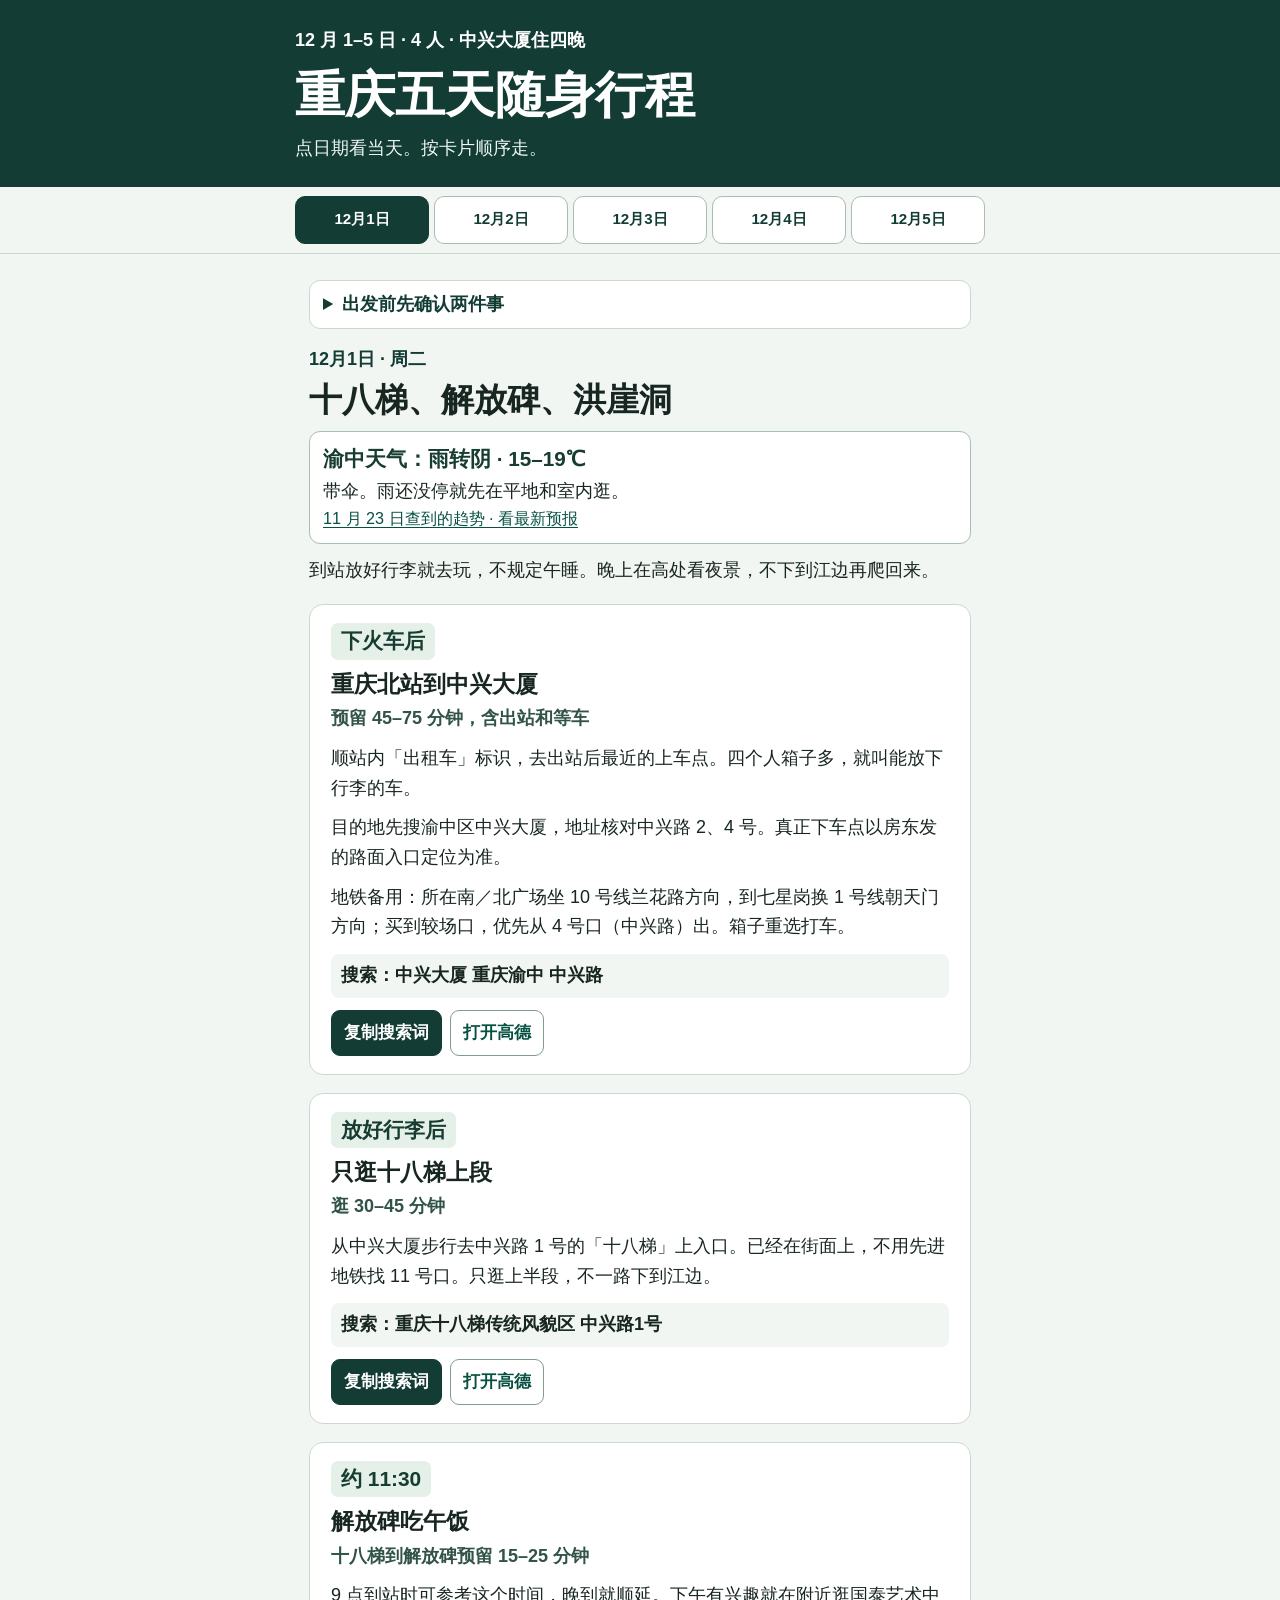
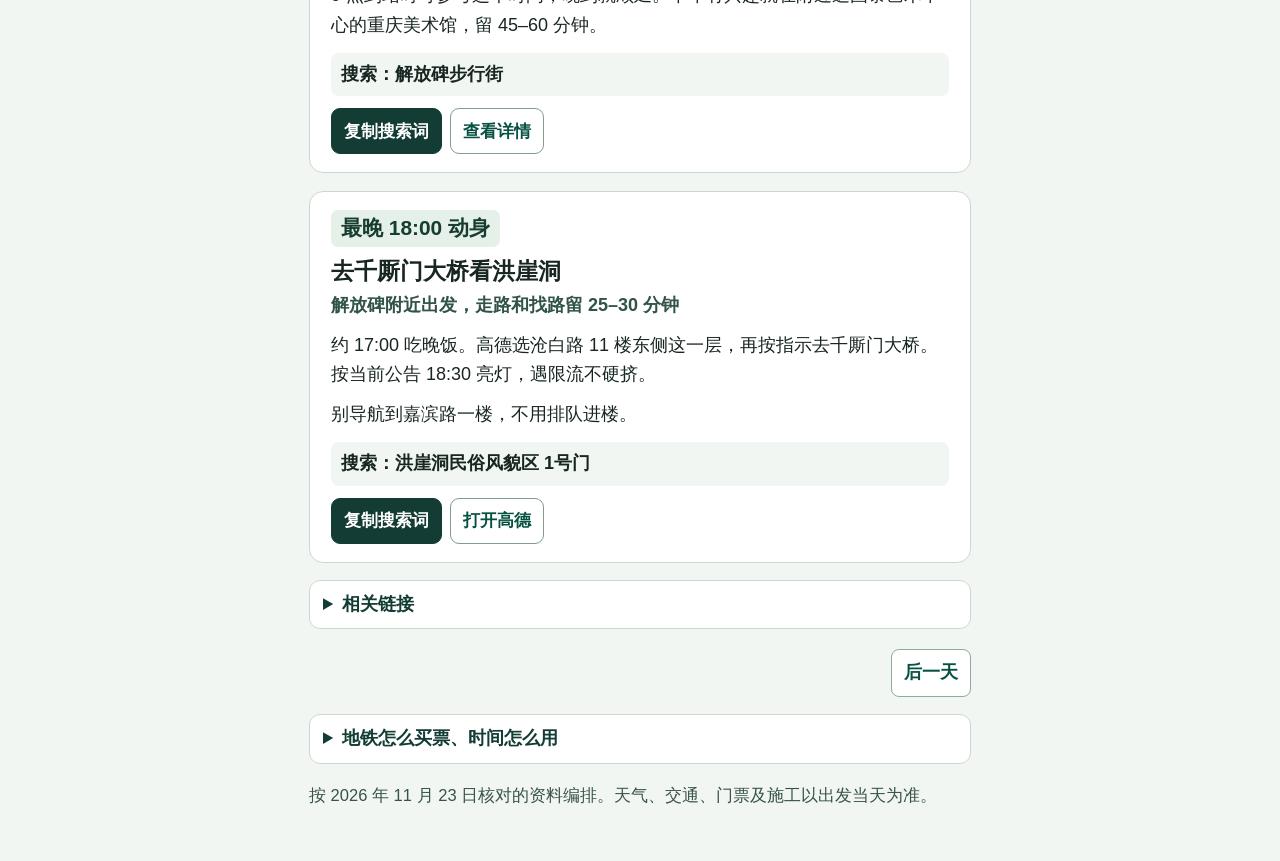
==== chongqing/index.html @ e18a7de4 "Add standalone Chongqing 5-day mobile itinerary page under /chongqing/" ====
<!doctype html>
<html lang="zh-CN"><head><meta charset="utf-8"><meta name="viewport" content="width=device-width,initial-scale=1"><meta name="robots" content="noindex,nofollow"><meta name="theme-color" content="#123c34"><title>重庆五天随身行程</title>
<style>
:root{color-scheme:light;--ink:#182621;--green:#123c34;--muted:#385348;--border:#cbd8d0;--paper:#f2f6f3;--white:#fff;font:18px/1.65 -apple-system,BlinkMacSystemFont,"PingFang SC","Microsoft YaHei","Noto Sans CJK SC",sans-serif}
*{box-sizing:border-box}body{margin:0;background:var(--paper);color:var(--ink)}button,a{font:inherit}a{color:#075142;text-underline-offset:.18em}a:focus-visible,button:focus-visible,summary:focus-visible{outline:3px solid #a7590a;outline-offset:3px}.hero{background:var(--green);color:white;padding:26px 18px 23px}.wrap{max-width:690px;margin:auto}.hero strong{font-size:1rem;font-weight:650}.hero h1{font-size:clamp(1.85rem,7vw,2.75rem);line-height:1.2;margin:9px 0 10px}.hero p{margin:0;color:#effaf4}.navframe{position:sticky;top:0;z-index:3;background:var(--paper);border-bottom:1px solid var(--border);padding:9px 12px}.days{display:grid;grid-template-columns:repeat(5,minmax(0,1fr));gap:5px}.days a{display:flex;justify-content:center;align-items:center;min-height:48px;border:1px solid #aabdb0;border-radius:10px;background:white;color:var(--green);text-decoration:none;font-size:.84rem;font-weight:750;text-align:center}.days a[aria-current=true]{background:var(--green);color:white;border-color:var(--green)}main{padding:20px 14px 34px}.day{scroll-margin-top:68px}.dayhead{margin-bottom:19px}.dayhead h2{font-size:1.6rem;line-height:1.22;margin:5px 0 10px}.date{font-weight:800;color:var(--green)}.lead{margin:0}.steps{display:grid;gap:18px}.step{border:1px solid var(--border);border-radius:14px;background:white;padding:16px 15px;min-width:0}.at{display:inline-block;background:#e4f0e8;color:#173c31;padding:4px 10px;border-radius:7px;font-size:1.16rem;font-weight:800;line-height:1.35}.step h3{font-size:1.26rem;line-height:1.3;margin:10px 0 5px}.duration{color:#315447;font-weight:750;margin:0 0 10px}.step p{margin:0 0 10px;overflow-wrap:anywhere}.step p:last-child{margin-bottom:0}.tools{display:flex;flex-wrap:wrap;gap:8px;margin-top:12px}.copy,.map{display:inline-flex;align-items:center;justify-content:center;min-height:46px;padding:6px 12px;border-radius:9px;font-weight:700;font-size:.93rem;text-align:center}.copy{border:1px solid var(--green);color:white;background:var(--green);cursor:pointer}.map{border:1px solid #809d8f;text-decoration:none}.key{display:block;margin-top:12px;padding:7px 10px;background:#f1f6f2;border-radius:8px;font-weight:700;overflow-wrap:anywhere}.note{padding:13px 14px;margin:18px 0;border:1px solid #c5d2c8;border-left:5px solid var(--green);border-radius:8px;background:#eaf4ed}.note p{margin:0}.extra{margin-top:17px;border:1px solid var(--border);border-radius:11px;background:white;padding:0 13px}.extra summary{cursor:pointer;min-height:46px;display:list-item;padding:9px 0;font-weight:750;color:var(--green)}.extra ul{margin:0 0 12px;padding-left:1.35em}.extra li{margin:6px 0}.subfoot{margin:18px 0;color:var(--muted);font-size:.92rem}.footnav{display:flex;gap:9px;justify-content:space-between;margin-top:20px}.footnav a{padding:8px 12px;border:1px solid #8fab9b;border-radius:8px;min-height:46px;background:white;text-decoration:none;font-weight:750}.hidden,[hidden]{display:none!important}.form{margin-top:14px}.form label{display:block;font-weight:700;margin-top:9px}.form input{font:inherit;padding:6px 10px;width:100%;max-width:270px;min-height:46px;border:1px solid #8fab9b;border-radius:8px;background:#fff;color:var(--ink)}.form output{font-weight:800;display:block;margin-top:10px}.nojs{border:1px solid var(--border);padding:10px}
@media(min-width:680px){main{padding-top:26px}.step{padding:18px 21px}.dayhead h2{font-size:1.85rem}}
@media print{.navframe,.footnav,.copy,.form{display:none!important}.day[hidden]{display:block!important}.day{break-before:page}.day:first-child{break-before:auto}.step{break-inside:avoid}body,.hero{background:#fff;color:#000}.hero p{color:#000}}
.weather{padding:11px 13px;border:1px solid #a9bfb3;border-radius:11px;background:#fff;margin:10px 0 12px;line-height:1.5}.weather strong{display:block;font-size:1.15rem;color:#173c31}.weather div{margin:4px 0 0}.weather a{font-size:.9rem}.step .key{white-space:pre-wrap}</style></head><body>
<header class="hero"><div class="wrap"><strong>12 月 1–5 日 · 4 人 · 中兴大厦住四晚</strong><h1>重庆五天随身行程</h1><p>点日期看当天。按卡片顺序走。</p></div></header>
<div class="navframe"><nav class="wrap days" id="tabs" aria-label="按日期查看"></nav></div>
<main class="wrap"><details class="extra" style="margin:0 0 16px"><summary>出发前先确认两件事</summary><p>现在就确认 12 月 5 日返程的站名和时间，再用最后一天的计算器倒推。别等到退房才买票。</p><p>民宿是渝中区中兴大厦。请房东发汽车能到的入口定位、确认地铁 4 号口是否好走，以及到得早能不能寄存行李。</p></details><noscript><p class="nojs">请用手机浏览器打开此网页以查看各天路线。</p></noscript><div id="plans"></div><details class="extra"><summary>地铁怎么买票、时间怎么用</summary><p>售票机选卡片写的下车站，一人一张。站内换乘不出闸、不重买。所有时间都留了找路、等车等余量，不是导航实测。现场施工或限流时按工作人员指引。</p><p>住宿：中兴大厦（渝中区中兴路 2、4 号），四晚不换。地铁优先用较场口 4 号口（中兴路），按房东确认的街面入口走。</p><p><a href="https://www.amap.com/ssr/subway/chongqing-5000">打开高德重庆地铁图</a> · <a href="https://jtj.cq.gov.cn/zwgk_240/zfxxgkml/zczxwdk_370463/ggjt/202209/t20220928_11151293.html">重庆地铁购票说明</a></p></details><p class="subfoot">按 2026 年 11 月 23 日核对的资料编排。天气、交通、门票及施工以出发当天为准。</p></main>
<script>
window.day3 = {
  date: '12月3日',
  week: '周四',
  title: '大足石刻｜只看宝顶山',
  lead: '今天按第二天确认的时间和地点上车，只去宝顶山。没有约好车，就改走下面的市区路线。',
  steps: [
    {at: '约 08:45，以司机确认的时间为准', title: '到约定的上车点', duration: '约 1 小时 45 分至 2 小时 15 分', text: ['从中兴大厦走到昨天和司机约好的路面上车点。提前 10–15 分钟下楼，确认司机姓名、电话和车牌。四个人到齐再上车。', '导航选「大足石刻游客中心」，不要选老山门、北山或只有「大足石刻」字样的地点。'], search: '大足石刻游客中心'},
    {at: '10:30–11:00', title: '游客中心检票，坐景交上山', duration: '检票、景交与游览合计约 2.5–3 小时', text: ['带身份证原件。自购票可选宝顶山 B 套票，12 月全价 115 元，含往返景交。60–64 岁门票半价，65 岁起免门票，景交不随门票减免。', '坐上山旅游巴士，在瑞相桥下车，到讲解大厅找讲解员。']},
    {at: '11:00 左右', title: '跟讲解看大佛湾', duration: '约 1.5–2 小时，含在上面的游览时段', text: ['重点看千手观音、卧佛、六道轮回。馆内展览有兴趣再看，不必每处都走到。', '从波涌梵宫出口出来，按指示去「宝顶老街停车场」坐下山景交。不上原来的下车点找车。'], search: '宝顶老街停车场'},
    {at: '约 13:30–14:00', title: '回游客中心会合，午饭', duration: '约 1 小时', text: ['下山景交回到早上检票的游客中心，再找包车司机。提前约好一个具体会合点，拍照发到群里。', '午餐可请司机带去附近餐馆，不为吃饭另外绕路。']},
    {at: '15:00 左右', title: '原车送回约定地点', duration: '约 2 小时，以当天路况为准', text: ['计划 17:00 前后回到市区，当晚不订有固定时间的项目。']},
    {at:'晚上可选 · 到市区后',title:'回较场口吃火锅，不再赶景点',duration:'找店和用餐共留 60–90 分钟',text:['请司机把四个人送回约定地点，想先放东西就上楼放好。晚饭在较场口附近找一家能坐下的火锅店，不为网红店另跑一趟。','吃完还有精神，再步行到十八梯上入口看看夜色，10–20 分钟就回来。不往江边下台阶，也不用坐地铁。'],search:'重庆十八梯传统风貌区 中兴路1号',link:'https://ditu.amap.com/place/B0G1XDI8P4'},
    {at:'前一晚没约好车',title:'直接走市区备选',duration:'到会馆留 25–40 分钟；参观留 60–90 分钟',text:['约 10:00 从中兴大厦步行到较场口站 4 号口，买到小什字。1 号线朝天门方向 1 站，8 号口出，坐港渝广场电梯到一楼，沿东水驿去湖广会馆。','中午去来福士吃饭，天气好再去朝天门广场。大雨不加江边。'],search:'重庆湖广会馆',link:'https://dfz.cq.gov.cn/zqlswh/fjms_417821/202311/t20231102_12510896.html'},

  ],
  note: '游客中心 16:00 停售、16:10 停检。当天别临时到景区找往返包车，没约好就用市区备选。',
  links: [
    {label: '大足石刻官方票价与开放时间', url: 'https://www.dzskyjy.cn/web/column/col5008928.html'},
    {label: '官方入园与返程乘车公告', url: 'https://www.dzskyjy.cn/web/article/1461299486021787648/web/content_1461299486021787648.html'}
  ]
};

const weather=[
{place:'渝中',condition:'雨转阴',temp:'15–19℃',tip:'带伞。雨还没停就先在平地和室内逛。'},
{place:'渝中',condition:'多云转阴',temp:'14–19℃',tip:'若临时下雨，先逛博物馆。'},
{place:'大足',condition:'阴',temp:'12–16℃',tip:'比市区凉，带件外套。'},
{place:'渝中',condition:'阴',temp:'15–19℃',tip:'山城巷看台阶湿不湿，索道看江面能见度。'},
{place:'渝中',condition:'阴',temp:'15–18℃',tip:'返程优先，不为逛景点压缩进站时间。'}
];
const cqSource='https://www.weather.com.cn/weather15d/101041200.shtml';
const dazuSource='https://www.weather.com.cn/weather15d/101042600.shtml';
const days=[
{date:'12月1日',week:'周二',title:'十八梯、解放碑、洪崖洞',lead:'到站放好行李就去玩，不规定午睡。晚上在高处看夜景，不下到江边再爬回来。',steps:[
{at:'下火车后',title:'重庆北站到中兴大厦',duration:'预留 45–75 分钟，含出站和等车',text:['顺站内「出租车」标识，去出站后最近的上车点。四个人箱子多，就叫能放下行李的车。','目的地先搜渝中区中兴大厦，地址核对中兴路 2、4 号。真正下车点以房东发的路面入口定位为准。','地铁备用：所在南／北广场坐 10 号线兰花路方向，到七星岗换 1 号线朝天门方向；买到较场口，优先从 4 号口（中兴路）出。箱子重选打车。'],search:'中兴大厦 重庆渝中 中兴路',link:'https://www.amap.com/search?query=重庆渝中中兴大厦'},
{at:'放好行李后',title:'只逛十八梯上段',duration:'逛 30–45 分钟',text:['从中兴大厦步行去中兴路 1 号的「十八梯」上入口。已经在街面上，不用先进地铁找 11 号口。只逛上半段，不一路下到江边。'],search:'重庆十八梯传统风貌区 中兴路1号',link:'https://ditu.amap.com/place/B0G1XDI8P4'},
{at:'约 11:30',title:'解放碑吃午饭',duration:'十八梯到解放碑预留 15–25 分钟',text:['9 点到站时可参考这个时间，晚到就顺延。下午有兴趣就在附近逛国泰艺术中心的重庆美术馆，留 45–60 分钟。'],search:'解放碑步行街',link:'https://www.cqartmuseum.cn/'},
{at:'最晚 18:00 动身',title:'去千厮门大桥看洪崖洞',duration:'解放碑附近出发，走路和找路留 25–30 分钟',text:['约 17:00 吃晚饭。高德选沧白路 11 楼东侧这一层，再按指示去千厮门大桥。按当前公告 18:30 亮灯，遇限流不硬挤。','别导航到嘉滨路一楼，不用排队进楼。'],search:'洪崖洞民俗风貌区 1号门',link:'https://ditu.amap.com/place/B0HDX68E4Z'}],links:[{label:'重庆北站换乘说明',url:'https://www.cq.gov.cn/ywdt/jrcq/202309/t20230907_12315836.html'},{label:'洪崖洞亮灯公告',url:'https://cqrb.cn/shishi/2026-10-18/2798711_pc.html'}]},
{date:'12月2日',week:'周三',title:'李子坝、三峡博物馆',lead:'今天沿 2 号线玩。第三天的大足车，也要在今天敲定。',steps:[
{at:'今天优先办，别等到晚上',title:'订明天去大足的车',duration:'四人独立包车，只去宝顶山',text:['先看携程的可定制私家包车，选 12 月 3 日、4 人。先问整车总价、门票、往返景交、人工讲解和退改，不拿页面起价当报价。','把房东确认的中兴大厦路面入口定位发给司机，确认能否在那里上下车、几点接、怎么联系。优先白天订妥；今天还约不到合适接送，明天就走市区备选。未核实 12 月 3 日库存，也没有下单。'],message:'12月3日周四，四人，从重庆渝中区中兴大厦附近接送，具体上车点请按约好的地图定位。只去大足宝顶山，不去北山、古镇、购物点。请报整车总价，写明接送点、出发时间、车型、高速停车费、门票、往返景交、中文讲解分别含不含，以及退改规则。',buttons:[{label:'看携程包车',url:'https://huodong.ctrip.com/ottd-activity/dest/t97710085.html'},{label:'看 Klook 备选',url:'https://www.klook.com/zh-CN/activity/146017-chongqing-dazu-rock-carving-day-trip/'}]},
{at:'约 9:00 出门',title:'坐轻轨到李子坝',duration:'车上约 12 分钟，全程预留 30–45 分钟',text:['从中兴大厦下楼，直接步行到「较场口地铁站 4 号口（中兴路）」，不用先打车。用高德步行导航，先留 5–10 分钟找入口；如果房东指了更好走的入口，就按房东的。','进站后：售票机选「李子坝」，一人一张；过安检、刷票进闸，跟「2 号线／鱼洞方向」去站台。坐 6 站，听到李子坝下车。','认「1 号口／李子坝正街」。若遇施工，跟观景台指引走。过街走嘉陵新路路口斑马线，不从旧位置横穿。'],search:'较场口地铁站 4号口',buttons:[{label:'高德找较场口 4 号口',url:'https://www.amap.com/search?query=重庆较场口地铁站4号口'}],link:'https://ditu.amap.com/place/B0FFLH5QFT'},
{at:'约 10:30 动身',title:'李子坝到曾家岩',duration:'看穿楼 30–45 分钟；转场预留 25–35 分钟',text:['从江边观景台按原过街路线步行回「李子坝轻轨站」，不用另叫车。进站买到「曾家岩」。2 号线，较场口方向，2 站，车上约 5 分钟。','常用 3 号口；出站以「人民路／三峡博物馆／人民广场」方向的现场标牌为准。'],search:'曾家岩地铁站 三峡博物馆方向'},
{at:'最晚 15:00 从李子坝走',title:'三峡博物馆和人民大礼堂',duration:'博物馆 75–100 分钟，广场和外观 20–30 分钟',text:['两处在同一个人民广场两侧。午饭就近吃，选一两个展厅。普通参观免预约，带身份证；16:00 停止入馆。','回民宿：从人民广场步行回曾家岩站，买到「较场口」，2 号线较场口方向，4 站。出站找 4 号口（中兴路），再步行回中兴大厦。广场到民宿预留约 25–35 分钟。如果想去观音桥吃晚饭，先看下一张卡，不用先回民宿。'],search:'重庆中国三峡博物馆',link:'https://www.3gmuseum.cn/web/article/1430010416905293824/web/content_1430010416905293824.html'},
{at:'晚上可选 · 约 17:00 动身',title:'观音桥吃晚饭、逛步行街',duration:'去程预留 25–45 分钟；逛吃 60–90 分钟',text:['看完大礼堂，不用先回民宿。四个人从人民广场附近一起打车，到观音桥好吃街附近下车。搜「观音桥好吃街」，认准江北区、星天广场。','想少站一会儿就先找能坐下的店吃饭，再逛步行街。约 20:00 从商圈打车回中兴大厦，回程先留 25–45 分钟；人多或大家累就不跨江，在较场口吃。'],search:'观音桥好吃街 江北 星天广场',link:'https://www.amap.com/search?query=重庆观音桥好吃街'}],note:'雨大就先看博物馆，李子坝等雨小了再去。',links:[{label:'李子坝过街调整',url:'https://www.cqdsrb.com.cn/news/8/2026-10-10/64275.html'},{label:'馆方免预约公告',url:'https://www.3gmuseum.cn/web/article/1430010139317059584/web/content_1430010139317059584.html'}]},
window.day3,
{date:'12月4日',week:'周五',title:'山城巷，从高处走到低处',lead:'上午走值得看的石阶，下午单程过江。索道没票也不用换掉整个下午。',steps:[
{at:'早上 7:45 起，可先看票',title:'想坐索道，就先选下午时段',duration:'北站出发、单程、4 人，不买折返票',text:['票只卖当天，不用前一晚等。看能见度和时段，没合适的直接坐地铁过江；不必到北站才发现没票。'],link:'https://www.cqsuodao.com/zaixiandingpiao.html'},
{at:'约 9:30 出门',title:'打车到领事巷高处入口',duration:'车和等车留 15–30 分钟；步行 60–90 分钟',text:['和司机说「山城巷，领事巷高处入口，不是中兴路 234 号」。沿老巷、崖边步道往下走。','从「山城巷 1 号出入口，中兴路 234 号」出来，不原路爬回去。出巷后就近吃午饭。'],search:'山城巷 领事巷上入口',link:'https://ditu.amap.com/place/B0KATUPO2L'},
{at:'想坐 14:00 索道，13:00 前动身',title:'去新华路北站坐单程索道',duration:'打车与等车 20–35 分钟；索道环节留 45–75 分钟',text:['已经选好票的，按票面要求提前到。没买到合适时段直接看下一张「改坐地铁过江」，不去北站碰运气。','如果从中兴大厦出发：步行进较场口站 4 号口，买到小什字，1 号线朝天门方向 1 站，5B 口出。北站在新华路 151 号，不搜泛称「长江索道」。'],search:'重庆长江索道北站售票处 新华路151号',link:'https://ditu.amap.com/place/B0FFLB84O8'},
{at:'索道没合适的票',title:'改坐地铁过江',duration:'等车和换乘共留 25–40 分钟',text:['从山城巷下口出来：能走就用高德步行到较场口站 4 号口，售票机买到「上新街」。1 号线朝天门方向坐 1 站到小什字，站内换 6 号线茶园方向，坐 1 站到上新街。','嫌上坡多就打车到「小什字地铁站」，进站直接买到「上新街」，只坐 6 号线茶园方向，不用再去较场口。','去下浩里走 1 号口；去龙门浩走 2 号口。两个老街挑一个，逛 60–90 分钟。'],search:'上新街地铁站'},
{at:'晚上可选 · 约 17:30 留在南岸',title:'南滨路吃饭，看对岸灯亮',duration:'晚饭加江边散步预留 60–90 分钟',text:['白天已经过江，就在下浩里或龙门浩一带吃晚饭，不用先回渝中再来。想看夜景，往南滨路街面走，只沿江走一小段，不再爬老街台阶。','可导航「南滨路 下浩里」，认准临江这一层。雾大、下雨、风大或电梯没开，就不硬下江边。结束后从能停车的路边叫车回中兴大厦，路程和等车先留 25–45 分钟。'],search:'南滨路 下浩里',link:'https://www.cq.gov.cn/ywdt/jrcq/202605/t20260501_15650549.html'},
{at:'逛完后',title:'回较场口',duration:'地铁回程预留 30–45 分钟',text:['在上新街买到较场口。6 号线往小什字方向，下一站小什字；站内换 1 号线璧山方向，1 站到较场口。找 4 号口，再步行回中兴大厦。','如果已经走到南滨路江边，直接在江边打车，不用再爬回车站。']}],note:'有坡不等于不去。雨大或石阶湿滑，山城巷改到能走的时段；能见度差就别专程等索道。',links:[{label:'山城巷区政府出入口说明',url:'https://www.cqyz.gov.cn/zwgk_229/jytabl/zxwytabl/202109/t20210910_9690215.html'},{label:'索道当天购票',url:'https://www.cqsuodao.com/zaixiandingpiao.html'},{label:'上新街出口指引',url:'https://www.cqnews.net/1/detail/1348965343970127872/web/content_1348965343970127872.html'}]},
{date:'12月5日',week:'周六',title:'最后一天，先看返程票',lead:'没定返程，不把车站和出发时间写死。早走就吃完饭取箱子，直接去车站。',steps:[
{at:'15:00 或更晚返程才考虑',title:'有余量再去朝天门',duration:'单程 20–30 分钟；广场逛 30–45 分钟',text:['约 9:30 从中兴大厦步行到较场口站 4 号口，买到朝天门。1 号线朝天门方向 2 站，2 号口到来福士，再按「朝天门广场」标牌走。','最晚 10:45 开始回民宿取行李；大足备选那天如果已经来过，就不重复。'],search:'重庆朝天门广场',link:'https://ditu.amap.com/place/B00170L11G'},
{at:'先看车票上的站名',title:'坐地铁去车站或机场',duration:'从中兴大厦步行进较场口 4 号口，再按票选下面对应的一条',text:['售票机一次买到目标地铁站，中途换乘不出闸。下列时间已算步行、等车和换乘，不含高铁候车或机场值机。'],routeMenu:true},
{at:'用车票时间倒推',title:'算最晚几点离开民宿',duration:'高铁到站预留 60 分钟，路上另留 20 分钟',text:['先看票写的是重庆北、重庆西、重庆东还是机场。坐地铁就填从中兴大厦出门到铁路站的全程时间；打车就填当天导航时间。','例如 15:30 重庆北发车，导航 35 分钟，最晚 13:35 从民宿出发。取行李和退房放在这之前。国内航班至少提前 2 小时到航站楼，航司要求更早就按航司。'],calc:true}],links:[{label:'朝天门站 2 号口说明',url:'https://www.cq.gov.cn/zwgk/zfxxgkzl/fdzdgknr/zdxm/dtxx/202101/t20210104_8808495.html'}]}
];
const html=s=>String(s??'').replace(/[&<>"']/g,m=>({'&':'&amp;','<':'&lt;','>':'&gt;','"':'&quot;',"'":'&#39;'}[m]));
const url=s=>typeof s==='string'&&/^https:\/\//.test(s)?html(s):'';
const calc='<div class="form"><label for="rail">高铁发车时间（例如 15:30）</label><input type="time" id="rail"><label for="drive">路上共需多久（分钟）</label><input inputmode="numeric" type="number" min="1" max="600" id="drive" placeholder="例如 35"><output id="result" aria-live="polite"></output></div>';
const tabs=document.getElementById('tabs'), plans=document.getElementById('plans');
const returnRoutes=[
{title:'票上写「重庆北」 · 45–60 分钟',lines:['售票机买「重庆北站南广场」。1 号线往璧山到七星岗（1 站），站内换 10 号线往王家庄。','到「重庆北站南广场」下车，跟「铁路进站／候车厅」指示去南站房，不用出到路面找北广场。'],url:'https://www.cq.gov.cn/zwgk/zfxxgkzl/fdzdgknr/zdxm/dtxx/202101/t20210119_8808518.html'},
{title:'票上写「重庆西」 · 45–60 分钟',lines:['售票机买「重庆西站」。1 号线往璧山坐 7 站到石桥铺，站内换 5 号线往跳磴，坐 4 站到重庆西站。','下车跟「铁路进站／候车大厅」，不要跟铁路到达后的免安检通道。到了地面广场，可走铁路进站口 1。'],url:'https://www.cqspb.gov.cn/pcjghygdw/xzgwh_64697/xzcx/202406/t20240619_13305066.html'},
{title:'票上写「重庆东」 · 45–65 分钟',lines:['售票机买「重庆东站」。1 号线往朝天门坐 1 站到小什字。站内换 6 号线往茶园，坐 2 站到刘家坪。','在刘家坪同站台换往「重庆东站」的 6 号线东站段，坐 3 站。跟「铁路进站／候车大厅」上行，不出到地面。早班车先核实首班地铁，不够时间就打车。'],url:'https://jtysw.cq.gov.cn/sy_240/jdtp/202506/t20250627_14753977.html'},
{title:'机票写「江北机场」 · 65–85 分钟',lines:['先看机票写 T2 还是 T3。售票机买对应的「江北机场 T2 航站楼」或「江北机场 T3 航站楼」。1 号线往璧山到七星岗（1 站），站内换 10 号线往王家庄。','先经过 T3，后到 T2。到站按对应航站楼「出发」指示走。国内航班至少提前 2 小时到航站楼；国际航班或航司要求更早，按航司。'],url:'https://www.cqa.cn/jtzn/25/'}
];
const routeMenu='<div>'+returnRoutes.map(x=>'<details class="extra"><summary>'+html(x.title)+'</summary>'+x.lines.map(y=>'<p>'+html(y)+'</p>').join('')+'<p><a href="'+url(x.url)+'" target="_blank" rel="noopener noreferrer">车站官方指引</a></p></details>').join('')+'</div>';
const weatherCard=(i)=>{const w=weather[i];return '<aside class="weather" aria-label="当天预报"><strong>'+html(w.place+'天气：'+w.condition+' · '+w.temp)+'</strong><div>'+html(w.tip)+'</div><a href="'+url(i===2?dazuSource:cqSource)+'" target="_blank" rel="noopener noreferrer">11 月 23 日查到的趋势 · 看最新预报</a></aside>';};
const extraButtons=s=>(s.message||s.buttons?.length)?'<div class="tools">'+(s.message?'<button type="button" class="copy" data-copy="'+html(s.message)+'">复制询价文字</button>':'')+(s.buttons??[]).filter(x=>url(x.url)).map(x=>'<a class="map" href="'+url(x.url)+'" target="_blank" rel="noopener noreferrer">'+html(x.label)+'</a>').join('')+'</div>':'';
tabs.innerHTML=days.map((d,i)=>'<a href="#d'+(i+1)+'">'+html(d.date)+'</a>').join('');
plans.innerHTML=days.map((d,i)=>'<section class="day" id="d'+(i+1)+'"><div class="dayhead"><div class="date">'+html(d.date+' · '+d.week)+'</div><h2 tabindex="-1">'+html(d.title)+'</h2>'+weatherCard(i)+'<p class="lead">'+html(d.lead)+'</p></div><div class="steps">'+d.steps.map(s=>'<article class="step"><div class="at">'+html(s.at)+'</div><h3>'+html(s.title)+'</h3><div class="duration">'+html(s.duration)+'</div>'+s.text.map(t=>'<p>'+html(t)+'</p>').join('')+(s.search?'<span class="key">搜索：'+html(s.search)+'</span>':'')+((s.search||url(s.link))?'<div class="tools">'+(s.search?'<button class="copy" type="button" data-copy="'+html(s.search)+'">复制'+(s.search.length>40?'这段文字':'搜索词')+'</button>':'')+(url(s.link)?'<a class="map" href="'+url(s.link)+'" target="_blank" rel="noopener noreferrer">'+(/amap.com/.test(s.link)?'打开高德':'查看详情')+'</a>':'')+'</div>':'')  +extraButtons(s)+(s.routeMenu?routeMenu:'')+(s.calc?calc:'')+'</article>').join('')+'</div>'+(d.note?'<aside class="note"><p>'+html(d.note)+'</p></aside>':'')+(d.links?.length?'<details class="extra"><summary>相关链接</summary><ul>'+d.links.filter(x=>url(x.url)).map(x=>'<li><a href="'+url(x.url)+'" target="_blank" rel="noopener noreferrer">'+html(x.label)+'</a></li>').join('')+'</ul></details>':'')+'<nav class="footnav" aria-label="切换日期">'+(i>0?'<a href="#d'+i+'">前一天</a>':'<span></span>')+(i<4?'<a href="#d'+(i+2)+'">后一天</a>':'')+'</nav></section>').join('');
function show(focus){const n=Number(location.hash.slice(2));const i=/^#d[1-5]$/.test(location.hash)?n-1:0;[...plans.children].forEach((e,k)=>e.hidden=k!==i);[...tabs.children].forEach((a,k)=>a.setAttribute('aria-current',String(k===i)));if(focus){window.scrollTo(0,0);plans.children[i].querySelector('h2').focus({preventScroll:true});}}
window.addEventListener('hashchange',()=>show(true));show(false);
plans.addEventListener('click',async e=>{const b=e.target.closest('[data-copy]');if(!b)return;const txt=b.dataset.copy;const label=b.textContent;
try{await navigator.clipboard.writeText(txt);b.textContent='已复制';}catch{const area=document.createElement('textarea');area.value=txt;area.style.cssText='position:fixed;left:8px;top:8px;opacity:.01';document.body.append(area);area.focus();area.select();let ok=false;try{ok=document.execCommand('copy')}catch{}area.remove();b.focus();if(!ok){window.prompt('请长按复制下面的文字',txt);return}b.textContent='已复制';}setTimeout(()=>b.textContent=label,1500);});
const time=document.getElementById('rail'),drive=document.getElementById('drive'),out=document.getElementById('result');
function backtime(){const [h,m]=time.value.split(':').map(Number),d=Number(drive.value);if(!time.value||!Number.isInteger(d)||d<1||d>600){out.textContent='';return}let t=h*60+m-d-80;const prev=t<0;if(prev)t+=1440;out.textContent='最晚 '+(prev?'前一天 ':'')+Math.floor(t/60).toString().padStart(2,'0')+':'+(t%60).toString().padStart(2,'0')+' 从民宿出发';}
time.addEventListener('input',backtime);drive.addEventListener('input',backtime);
</script></body></html>
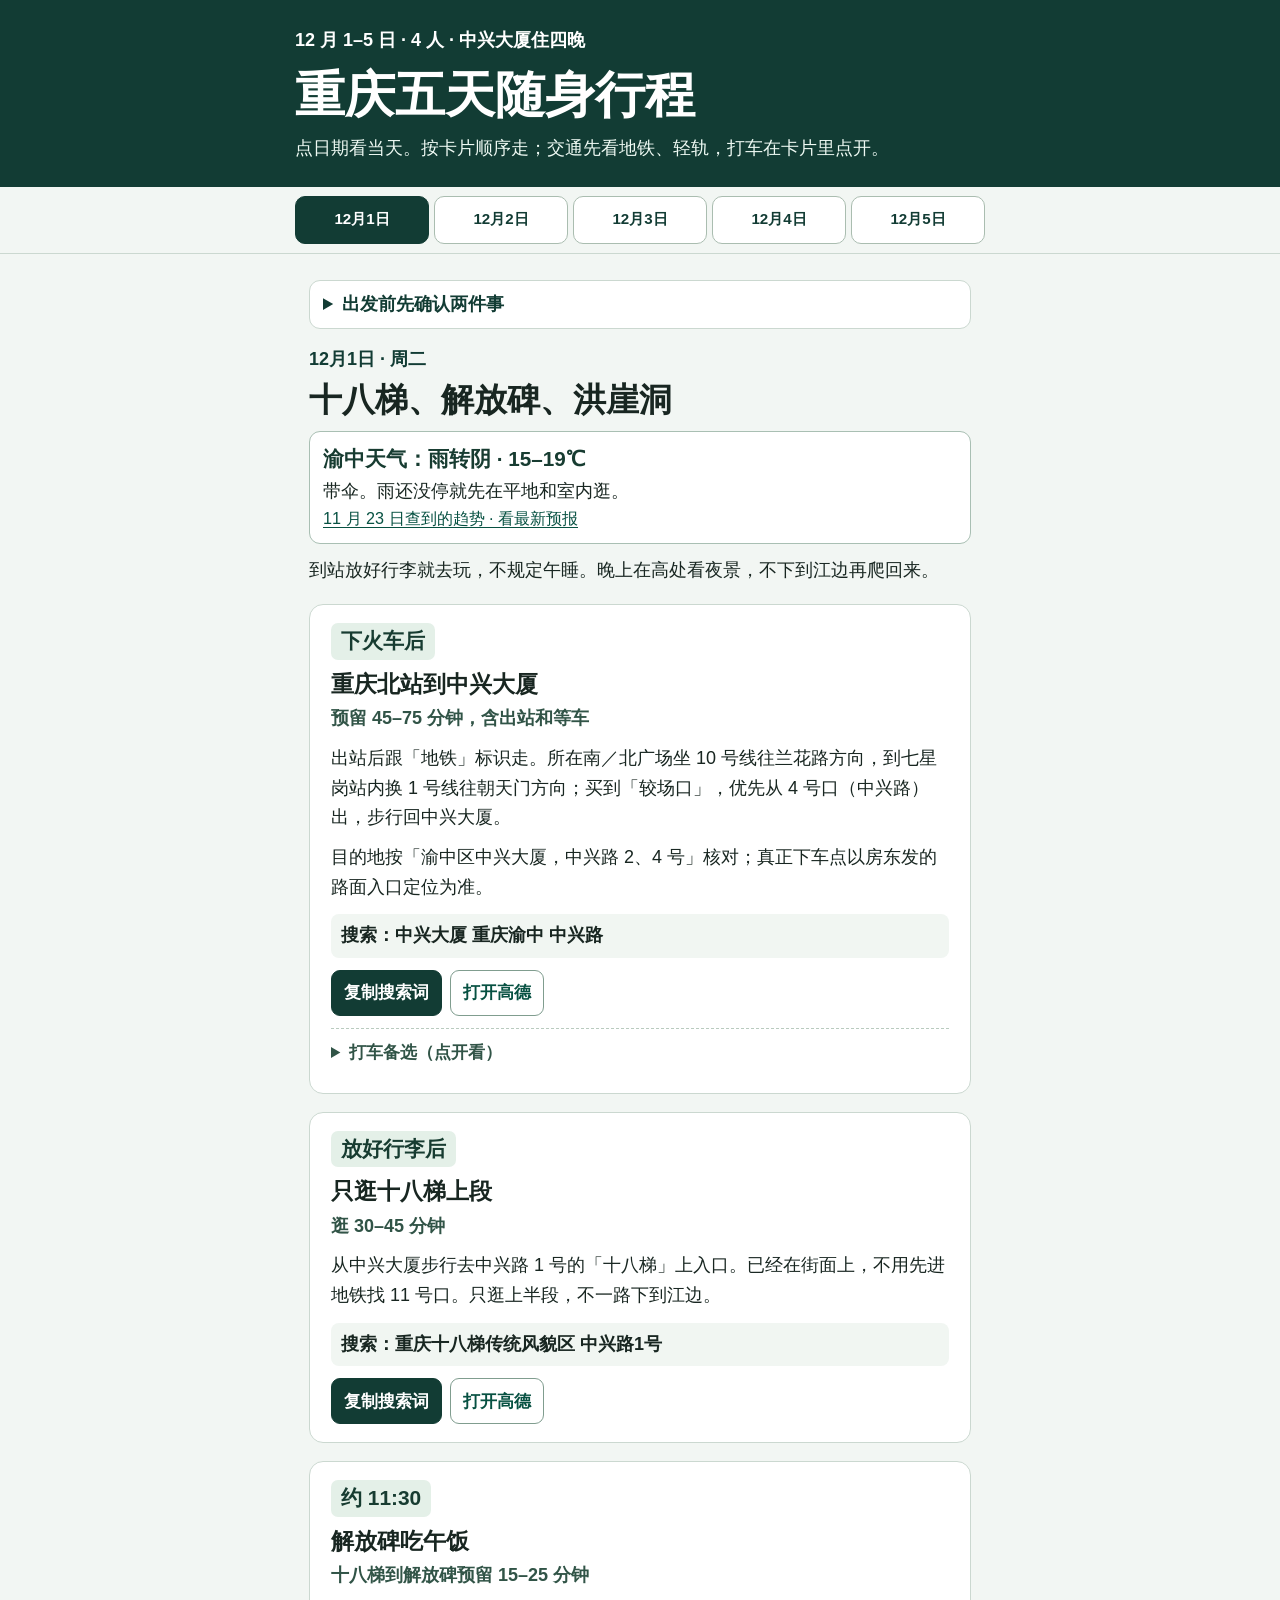
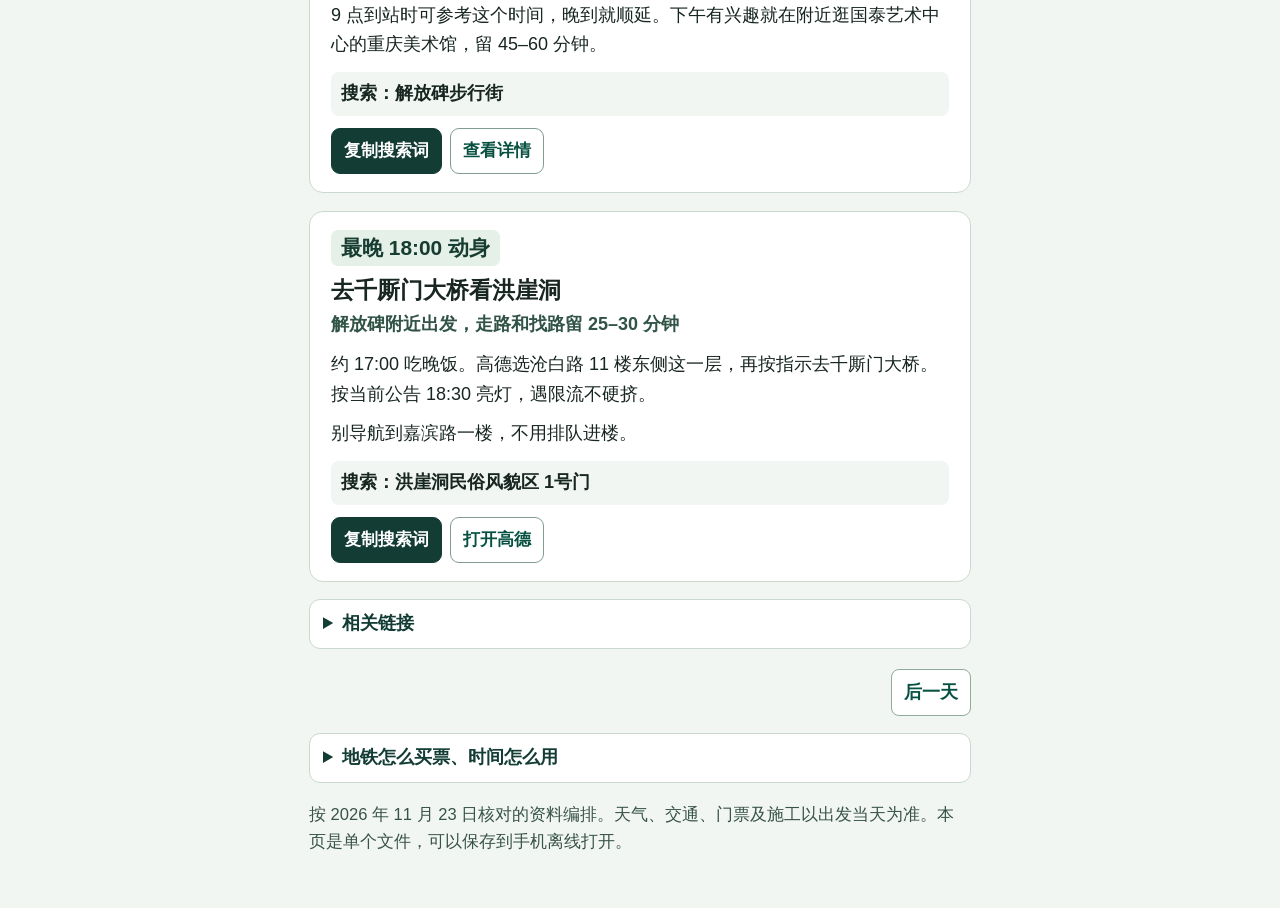
==== commit ea92af3e: "Chongqing page: metro/light-rail first, taxi collapsed as fallback; mobile polish" ====
--- a/chongqing/index.html
+++ b/chongqing/index.html
@@ -1,14 +1,14 @@
 <!doctype html>
-<html lang="zh-CN"><head><meta charset="utf-8"><meta name="viewport" content="width=device-width,initial-scale=1"><meta name="robots" content="noindex,nofollow"><meta name="theme-color" content="#123c34"><title>重庆五天随身行程</title>
+<html lang="zh-CN"><head><meta charset="utf-8"><meta name="viewport" content="width=device-width,initial-scale=1"><meta name="robots" content="noindex,nofollow"><meta name="theme-color" content="#123c34"><link rel="icon" href="data:,"><meta property="og:title" content="重庆五天随身行程"><meta property="og:description" content="12 月 1–5 日，四天市区 + 一天大足。点日期看当天，交通先看地铁和轻轨。"><meta name="mobile-web-app-capable" content="yes"><meta name="apple-mobile-web-app-capable" content="yes"><meta name="apple-mobile-web-app-title" content="重庆五天"><title>重庆五天随身行程</title>
 <style>
 :root{color-scheme:light;--ink:#182621;--green:#123c34;--muted:#385348;--border:#cbd8d0;--paper:#f2f6f3;--white:#fff;font:18px/1.65 -apple-system,BlinkMacSystemFont,"PingFang SC","Microsoft YaHei","Noto Sans CJK SC",sans-serif}
-*{box-sizing:border-box}body{margin:0;background:var(--paper);color:var(--ink)}button,a{font:inherit}a{color:#075142;text-underline-offset:.18em}a:focus-visible,button:focus-visible,summary:focus-visible{outline:3px solid #a7590a;outline-offset:3px}.hero{background:var(--green);color:white;padding:26px 18px 23px}.wrap{max-width:690px;margin:auto}.hero strong{font-size:1rem;font-weight:650}.hero h1{font-size:clamp(1.85rem,7vw,2.75rem);line-height:1.2;margin:9px 0 10px}.hero p{margin:0;color:#effaf4}.navframe{position:sticky;top:0;z-index:3;background:var(--paper);border-bottom:1px solid var(--border);padding:9px 12px}.days{display:grid;grid-template-columns:repeat(5,minmax(0,1fr));gap:5px}.days a{display:flex;justify-content:center;align-items:center;min-height:48px;border:1px solid #aabdb0;border-radius:10px;background:white;color:var(--green);text-decoration:none;font-size:.84rem;font-weight:750;text-align:center}.days a[aria-current=true]{background:var(--green);color:white;border-color:var(--green)}main{padding:20px 14px 34px}.day{scroll-margin-top:68px}.dayhead{margin-bottom:19px}.dayhead h2{font-size:1.6rem;line-height:1.22;margin:5px 0 10px}.date{font-weight:800;color:var(--green)}.lead{margin:0}.steps{display:grid;gap:18px}.step{border:1px solid var(--border);border-radius:14px;background:white;padding:16px 15px;min-width:0}.at{display:inline-block;background:#e4f0e8;color:#173c31;padding:4px 10px;border-radius:7px;font-size:1.16rem;font-weight:800;line-height:1.35}.step h3{font-size:1.26rem;line-height:1.3;margin:10px 0 5px}.duration{color:#315447;font-weight:750;margin:0 0 10px}.step p{margin:0 0 10px;overflow-wrap:anywhere}.step p:last-child{margin-bottom:0}.tools{display:flex;flex-wrap:wrap;gap:8px;margin-top:12px}.copy,.map{display:inline-flex;align-items:center;justify-content:center;min-height:46px;padding:6px 12px;border-radius:9px;font-weight:700;font-size:.93rem;text-align:center}.copy{border:1px solid var(--green);color:white;background:var(--green);cursor:pointer}.map{border:1px solid #809d8f;text-decoration:none}.key{display:block;margin-top:12px;padding:7px 10px;background:#f1f6f2;border-radius:8px;font-weight:700;overflow-wrap:anywhere}.note{padding:13px 14px;margin:18px 0;border:1px solid #c5d2c8;border-left:5px solid var(--green);border-radius:8px;background:#eaf4ed}.note p{margin:0}.extra{margin-top:17px;border:1px solid var(--border);border-radius:11px;background:white;padding:0 13px}.extra summary{cursor:pointer;min-height:46px;display:list-item;padding:9px 0;font-weight:750;color:var(--green)}.extra ul{margin:0 0 12px;padding-left:1.35em}.extra li{margin:6px 0}.subfoot{margin:18px 0;color:var(--muted);font-size:.92rem}.footnav{display:flex;gap:9px;justify-content:space-between;margin-top:20px}.footnav a{padding:8px 12px;border:1px solid #8fab9b;border-radius:8px;min-height:46px;background:white;text-decoration:none;font-weight:750}.hidden,[hidden]{display:none!important}.form{margin-top:14px}.form label{display:block;font-weight:700;margin-top:9px}.form input{font:inherit;padding:6px 10px;width:100%;max-width:270px;min-height:46px;border:1px solid #8fab9b;border-radius:8px;background:#fff;color:var(--ink)}.form output{font-weight:800;display:block;margin-top:10px}.nojs{border:1px solid var(--border);padding:10px}
-@media(min-width:680px){main{padding-top:26px}.step{padding:18px 21px}.dayhead h2{font-size:1.85rem}}
+*{box-sizing:border-box}body{margin:0;background:var(--paper);color:var(--ink)}button,a{font:inherit}a{color:#075142;text-underline-offset:.18em}a:focus-visible,button:focus-visible,summary:focus-visible{outline:3px solid #a7590a;outline-offset:3px}.hero{background:var(--green);color:white;padding:26px 18px 23px}.wrap{max-width:690px;margin:auto}.hero strong{font-size:1rem;font-weight:650}.hero h1{font-size:clamp(1.85rem,7vw,2.75rem);line-height:1.2;margin:9px 0 10px}.hero p{margin:0;color:#effaf4}.navframe{position:sticky;top:0;z-index:3;background:var(--paper);border-bottom:1px solid var(--border);padding:9px 12px}.days{display:grid;grid-template-columns:repeat(5,minmax(0,1fr));gap:5px}.days a{display:flex;justify-content:center;align-items:center;min-height:48px;border:1px solid #aabdb0;border-radius:10px;background:white;color:var(--green);text-decoration:none;font-size:.84rem;font-weight:750;text-align:center}.days a[aria-current=true]{background:var(--green);color:white;border-color:var(--green)}main{padding:20px 14px 34px}.day{scroll-margin-top:96px}.dayhead{margin-bottom:19px}.dayhead h2{font-size:1.6rem;line-height:1.22;margin:5px 0 10px}.date{font-weight:800;color:var(--green)}.lead{margin:0}.steps{display:grid;gap:18px}.step{border:1px solid var(--border);border-radius:14px;background:white;padding:16px 15px;min-width:0}.at{display:inline-block;background:#e4f0e8;color:#173c31;padding:4px 10px;border-radius:7px;font-size:1.16rem;font-weight:800;line-height:1.35}.step h3{font-size:1.26rem;line-height:1.3;margin:10px 0 5px}.duration{color:#315447;font-weight:750;margin:0 0 10px}.step p{margin:0 0 10px;overflow-wrap:anywhere}.step p:last-child{margin-bottom:0}.tools{display:flex;flex-wrap:wrap;gap:8px;margin-top:12px}.copy,.map{display:inline-flex;align-items:center;justify-content:center;min-height:46px;padding:6px 12px;border-radius:9px;font-weight:700;font-size:.93rem;text-align:center}.copy{border:1px solid var(--green);color:white;background:var(--green);cursor:pointer}.map{border:1px solid #809d8f;text-decoration:none}.key{display:block;margin-top:12px;padding:7px 10px;background:#f1f6f2;border-radius:8px;font-weight:700;overflow-wrap:anywhere}.note{padding:13px 14px;margin:18px 0;border:1px solid #c5d2c8;border-left:5px solid var(--green);border-radius:8px;background:#eaf4ed}.note p{margin:0}.extra{margin-top:17px;border:1px solid var(--border);border-radius:11px;background:white;padding:0 13px}.extra summary{cursor:pointer;min-height:46px;display:list-item;padding:9px 0;font-weight:750;color:var(--green)}.extra ul{margin:0 0 12px;padding-left:1.35em}.extra li{margin:6px 0}.subfoot{margin:18px 0;color:var(--muted);font-size:.92rem}.footnav{display:flex;gap:9px;justify-content:space-between;margin-top:20px}.footnav a{padding:8px 12px;border:1px solid #8fab9b;border-radius:8px;min-height:46px;background:white;text-decoration:none;font-weight:750}.hidden,[hidden]{display:none!important}.form{margin-top:14px}.form label{display:block;font-weight:700;margin-top:9px}.form input{font:inherit;padding:6px 10px;width:100%;max-width:270px;min-height:46px;border:1px solid #8fab9b;border-radius:8px;background:#fff;color:var(--ink)}.form output{font-weight:800;display:block;margin-top:10px}.nojs{border:1px solid var(--border);padding:10px}
+.taxi{margin-top:12px;border-top:1px dashed #b9cbbf;padding-top:2px}.taxi summary{display:list-item;min-height:44px;padding:8px 0;font-weight:700;font-size:.92rem;color:#315447;cursor:pointer}.taxi p{margin:4px 0 8px;font-size:.95rem;color:#315447}.taxi p:last-child{margin-bottom:2px}h2:focus{outline:none}@media(min-width:680px){main{padding-top:26px}.step{padding:18px 21px}.dayhead h2{font-size:1.85rem}}
 @media print{.navframe,.footnav,.copy,.form{display:none!important}.day[hidden]{display:block!important}.day{break-before:page}.day:first-child{break-before:auto}.step{break-inside:avoid}body,.hero{background:#fff;color:#000}.hero p{color:#000}}
 .weather{padding:11px 13px;border:1px solid #a9bfb3;border-radius:11px;background:#fff;margin:10px 0 12px;line-height:1.5}.weather strong{display:block;font-size:1.15rem;color:#173c31}.weather div{margin:4px 0 0}.weather a{font-size:.9rem}.step .key{white-space:pre-wrap}</style></head><body>
-<header class="hero"><div class="wrap"><strong>12 月 1–5 日 · 4 人 · 中兴大厦住四晚</strong><h1>重庆五天随身行程</h1><p>点日期看当天。按卡片顺序走。</p></div></header>
+<header class="hero"><div class="wrap"><strong>12 月 1–5 日 · 4 人 · 中兴大厦住四晚</strong><h1>重庆五天随身行程</h1><p>点日期看当天。按卡片顺序走；交通先看地铁、轻轨，打车在卡片里点开。</p></div></header>
 <div class="navframe"><nav class="wrap days" id="tabs" aria-label="按日期查看"></nav></div>
-<main class="wrap"><details class="extra" style="margin:0 0 16px"><summary>出发前先确认两件事</summary><p>现在就确认 12 月 5 日返程的站名和时间，再用最后一天的计算器倒推。别等到退房才买票。</p><p>民宿是渝中区中兴大厦。请房东发汽车能到的入口定位、确认地铁 4 号口是否好走，以及到得早能不能寄存行李。</p></details><noscript><p class="nojs">请用手机浏览器打开此网页以查看各天路线。</p></noscript><div id="plans"></div><details class="extra"><summary>地铁怎么买票、时间怎么用</summary><p>售票机选卡片写的下车站，一人一张。站内换乘不出闸、不重买。所有时间都留了找路、等车等余量，不是导航实测。现场施工或限流时按工作人员指引。</p><p>住宿：中兴大厦（渝中区中兴路 2、4 号），四晚不换。地铁优先用较场口 4 号口（中兴路），按房东确认的街面入口走。</p><p><a href="https://www.amap.com/ssr/subway/chongqing-5000">打开高德重庆地铁图</a> · <a href="https://jtj.cq.gov.cn/zwgk_240/zfxxgkml/zczxwdk_370463/ggjt/202209/t20220928_11151293.html">重庆地铁购票说明</a></p></details><p class="subfoot">按 2026 年 11 月 23 日核对的资料编排。天气、交通、门票及施工以出发当天为准。</p></main>
+<main class="wrap"><details class="extra" style="margin:0 0 16px"><summary>出发前先确认两件事</summary><p>现在就确认 12 月 5 日返程的站名和时间，再用最后一天的计算器倒推。别等到退房才买票。</p><p>民宿是渝中区中兴大厦。请房东发汽车能到的入口定位、确认地铁 4 号口是否好走，以及到得早能不能寄存行李。</p></details><noscript><p class="nojs">请用手机浏览器打开此网页以查看各天路线。</p></noscript><div id="plans"></div><details class="extra"><summary>地铁怎么买票、时间怎么用</summary><p>售票机选卡片写的下车站，一人一张。站内换乘不出闸、不重买。所有时间都留了找路、等车等余量，不是导航实测。现场施工或限流时按工作人员指引。</p><p>住宿：中兴大厦（渝中区中兴路 2、4 号），四晚不换。地铁优先用较场口 4 号口（中兴路），按房东确认的街面入口走。</p><p><a href="https://www.amap.com/ssr/subway/chongqing-5000">打开高德重庆地铁图</a> · <a href="https://jtj.cq.gov.cn/zwgk_240/zfxxgkml/zczxwdk_370463/ggjt/202209/t20220928_11151293.html">重庆地铁购票说明</a></p></details><p class="subfoot">按 2026 年 11 月 23 日核对的资料编排。天气、交通、门票及施工以出发当天为准。本页是单个文件，可以保存到手机离线打开。</p></main>
 <script>
 window.day3 = {
   date: '12月3日',
@@ -43,27 +43,27 @@
 const dazuSource='https://www.weather.com.cn/weather15d/101042600.shtml';
 const days=[
 {date:'12月1日',week:'周二',title:'十八梯、解放碑、洪崖洞',lead:'到站放好行李就去玩，不规定午睡。晚上在高处看夜景，不下到江边再爬回来。',steps:[
-{at:'下火车后',title:'重庆北站到中兴大厦',duration:'预留 45–75 分钟，含出站和等车',text:['顺站内「出租车」标识，去出站后最近的上车点。四个人箱子多，就叫能放下行李的车。','目的地先搜渝中区中兴大厦，地址核对中兴路 2、4 号。真正下车点以房东发的路面入口定位为准。','地铁备用：所在南／北广场坐 10 号线兰花路方向，到七星岗换 1 号线朝天门方向；买到较场口，优先从 4 号口（中兴路）出。箱子重选打车。'],search:'中兴大厦 重庆渝中 中兴路',link:'https://www.amap.com/search?query=重庆渝中中兴大厦'},
+{at:'下火车后',title:'重庆北站到中兴大厦',duration:'预留 45–75 分钟，含出站和等车',text:['出站后跟「地铁」标识走。所在南／北广场坐 10 号线往兰花路方向，到七星岗站内换 1 号线往朝天门方向；买到「较场口」，优先从 4 号口（中兴路）出，步行回中兴大厦。','目的地按「渝中区中兴大厦，中兴路 2、4 号」核对；真正下车点以房东发的路面入口定位为准。'],taxi:['顺站内「出租车」标识，去出站后最近的上车点。四个人箱子多，就叫能放下行李的车。','箱子重、或者不想在南／北广场换乘，再改打车。'],search:'中兴大厦 重庆渝中 中兴路',link:'https://www.amap.com/search?query=重庆渝中中兴大厦'},
 {at:'放好行李后',title:'只逛十八梯上段',duration:'逛 30–45 分钟',text:['从中兴大厦步行去中兴路 1 号的「十八梯」上入口。已经在街面上，不用先进地铁找 11 号口。只逛上半段，不一路下到江边。'],search:'重庆十八梯传统风貌区 中兴路1号',link:'https://ditu.amap.com/place/B0G1XDI8P4'},
 {at:'约 11:30',title:'解放碑吃午饭',duration:'十八梯到解放碑预留 15–25 分钟',text:['9 点到站时可参考这个时间，晚到就顺延。下午有兴趣就在附近逛国泰艺术中心的重庆美术馆，留 45–60 分钟。'],search:'解放碑步行街',link:'https://www.cqartmuseum.cn/'},
 {at:'最晚 18:00 动身',title:'去千厮门大桥看洪崖洞',duration:'解放碑附近出发，走路和找路留 25–30 分钟',text:['约 17:00 吃晚饭。高德选沧白路 11 楼东侧这一层，再按指示去千厮门大桥。按当前公告 18:30 亮灯，遇限流不硬挤。','别导航到嘉滨路一楼，不用排队进楼。'],search:'洪崖洞民俗风貌区 1号门',link:'https://ditu.amap.com/place/B0HDX68E4Z'}],links:[{label:'重庆北站换乘说明',url:'https://www.cq.gov.cn/ywdt/jrcq/202309/t20230907_12315836.html'},{label:'洪崖洞亮灯公告',url:'https://cqrb.cn/shishi/2026-10-18/2798711_pc.html'}]},
 {date:'12月2日',week:'周三',title:'李子坝、三峡博物馆',lead:'今天沿 2 号线玩。第三天的大足车，也要在今天敲定。',steps:[
 {at:'今天优先办，别等到晚上',title:'订明天去大足的车',duration:'四人独立包车，只去宝顶山',text:['先看携程的可定制私家包车，选 12 月 3 日、4 人。先问整车总价、门票、往返景交、人工讲解和退改，不拿页面起价当报价。','把房东确认的中兴大厦路面入口定位发给司机，确认能否在那里上下车、几点接、怎么联系。优先白天订妥；今天还约不到合适接送，明天就走市区备选。未核实 12 月 3 日库存，也没有下单。'],message:'12月3日周四，四人，从重庆渝中区中兴大厦附近接送，具体上车点请按约好的地图定位。只去大足宝顶山，不去北山、古镇、购物点。请报整车总价，写明接送点、出发时间、车型、高速停车费、门票、往返景交、中文讲解分别含不含，以及退改规则。',buttons:[{label:'看携程包车',url:'https://huodong.ctrip.com/ottd-activity/dest/t97710085.html'},{label:'看 Klook 备选',url:'https://www.klook.com/zh-CN/activity/146017-chongqing-dazu-rock-carving-day-trip/'}]},
-{at:'约 9:00 出门',title:'坐轻轨到李子坝',duration:'车上约 12 分钟，全程预留 30–45 分钟',text:['从中兴大厦下楼，直接步行到「较场口地铁站 4 号口（中兴路）」，不用先打车。用高德步行导航，先留 5–10 分钟找入口；如果房东指了更好走的入口，就按房东的。','进站后：售票机选「李子坝」，一人一张；过安检、刷票进闸，跟「2 号线／鱼洞方向」去站台。坐 6 站，听到李子坝下车。','认「1 号口／李子坝正街」。若遇施工，跟观景台指引走。过街走嘉陵新路路口斑马线，不从旧位置横穿。'],search:'较场口地铁站 4号口',buttons:[{label:'高德找较场口 4 号口',url:'https://www.amap.com/search?query=重庆较场口地铁站4号口'}],link:'https://ditu.amap.com/place/B0FFLH5QFT'},
+{at:'约 9:00 出门',title:'坐轻轨到李子坝',duration:'车上约 12 分钟，全程预留 30–45 分钟',text:['从中兴大厦下楼，直接步行到「较场口地铁站 4 号口（中兴路）」。用高德步行导航，先留 5–10 分钟找入口；如果房东指了更好走的入口，就按房东的。','进站后：售票机选「李子坝」，一人一张；过安检、刷票进闸，跟「2 号线／鱼洞方向」去站台。坐 6 站，听到李子坝下车。','认「1 号口／李子坝正街」。若遇施工，跟观景台指引走。过街走嘉陵新路路口斑马线，不从旧位置横穿。'],search:'较场口地铁站 4号口',buttons:[{label:'高德找较场口 4 号口',url:'https://www.amap.com/search?query=重庆较场口地铁站4号口'}],link:'https://ditu.amap.com/place/B0FFLH5QFT'},
 {at:'约 10:30 动身',title:'李子坝到曾家岩',duration:'看穿楼 30–45 分钟；转场预留 25–35 分钟',text:['从江边观景台按原过街路线步行回「李子坝轻轨站」，不用另叫车。进站买到「曾家岩」。2 号线，较场口方向，2 站，车上约 5 分钟。','常用 3 号口；出站以「人民路／三峡博物馆／人民广场」方向的现场标牌为准。'],search:'曾家岩地铁站 三峡博物馆方向'},
 {at:'最晚 15:00 从李子坝走',title:'三峡博物馆和人民大礼堂',duration:'博物馆 75–100 分钟，广场和外观 20–30 分钟',text:['两处在同一个人民广场两侧。午饭就近吃，选一两个展厅。普通参观免预约，带身份证；16:00 停止入馆。','回民宿：从人民广场步行回曾家岩站，买到「较场口」，2 号线较场口方向，4 站。出站找 4 号口（中兴路），再步行回中兴大厦。广场到民宿预留约 25–35 分钟。如果想去观音桥吃晚饭，先看下一张卡，不用先回民宿。'],search:'重庆中国三峡博物馆',link:'https://www.3gmuseum.cn/web/article/1430010416905293824/web/content_1430010416905293824.html'},
-{at:'晚上可选 · 约 17:00 动身',title:'观音桥吃晚饭、逛步行街',duration:'去程预留 25–45 分钟；逛吃 60–90 分钟',text:['看完大礼堂，不用先回民宿。四个人从人民广场附近一起打车，到观音桥好吃街附近下车。搜「观音桥好吃街」，认准江北区、星天广场。','想少站一会儿就先找能坐下的店吃饭，再逛步行街。约 20:00 从商圈打车回中兴大厦，回程先留 25–45 分钟；人多或大家累就不跨江，在较场口吃。'],search:'观音桥好吃街 江北 星天广场',link:'https://www.amap.com/search?query=重庆观音桥好吃街'}],note:'雨大就先看博物馆，李子坝等雨小了再去。',links:[{label:'李子坝过街调整',url:'https://www.cqdsrb.com.cn/news/8/2026-10-10/64275.html'},{label:'馆方免预约公告',url:'https://www.3gmuseum.cn/web/article/1430010139317059584/web/content_1430010139317059584.html'}]},
+{at:'晚上可选 · 约 17:00 动身',title:'观音桥吃晚饭、逛步行街',duration:'去程预留 25–45 分钟；逛吃 60–90 分钟',text:['看完大礼堂，不用先回民宿。从人民广场步行回曾家岩站，买到「观音桥」：2 号线往鱼洞方向 1 站到牛角沱，站内换 3 号线往江北机场方向 2 站。','出站搜「观音桥好吃街」，认准江北区、星天广场。先找能坐下的店吃饭，再逛步行街。','约 20:00 回：3 号线往鱼洞方向 3 站到两路口，站内换 1 号线往朝天门方向 2 站到较场口，4 号口出步行回中兴大厦。人多或大家累，就在较场口吃，不跨江。'],taxi:['四个人从人民广场附近一起打车，到观音桥好吃街附近下车。','约 20:00 从商圈打车回中兴大厦，回程先留 25–45 分钟。'],search:'观音桥好吃街 江北 星天广场',link:'https://www.amap.com/search?query=重庆观音桥好吃街'}],note:'雨大就先看博物馆，李子坝等雨小了再去。',links:[{label:'李子坝过街调整',url:'https://www.cqdsrb.com.cn/news/8/2026-10-10/64275.html'},{label:'馆方免预约公告',url:'https://www.3gmuseum.cn/web/article/1430010139317059584/web/content_1430010139317059584.html'}]},
 window.day3,
 {date:'12月4日',week:'周五',title:'山城巷，从高处走到低处',lead:'上午走值得看的石阶，下午单程过江。索道没票也不用换掉整个下午。',steps:[
 {at:'早上 7:45 起，可先看票',title:'想坐索道，就先选下午时段',duration:'北站出发、单程、4 人，不买折返票',text:['票只卖当天，不用前一晚等。看能见度和时段，没合适的直接坐地铁过江；不必到北站才发现没票。'],link:'https://www.cqsuodao.com/zaixiandingpiao.html'},
-{at:'约 9:30 出门',title:'打车到领事巷高处入口',duration:'车和等车留 15–30 分钟；步行 60–90 分钟',text:['和司机说「山城巷，领事巷高处入口，不是中兴路 234 号」。沿老巷、崖边步道往下走。','从「山城巷 1 号出入口，中兴路 234 号」出来，不原路爬回去。出巷后就近吃午饭。'],search:'山城巷 领事巷上入口',link:'https://ditu.amap.com/place/B0KATUPO2L'},
-{at:'想坐 14:00 索道，13:00 前动身',title:'去新华路北站坐单程索道',duration:'打车与等车 20–35 分钟；索道环节留 45–75 分钟',text:['已经选好票的，按票面要求提前到。没买到合适时段直接看下一张「改坐地铁过江」，不去北站碰运气。','如果从中兴大厦出发：步行进较场口站 4 号口，买到小什字，1 号线朝天门方向 1 站，5B 口出。北站在新华路 151 号，不搜泛称「长江索道」。'],search:'重庆长江索道北站售票处 新华路151号',link:'https://ditu.amap.com/place/B0FFLB84O8'},
-{at:'索道没合适的票',title:'改坐地铁过江',duration:'等车和换乘共留 25–40 分钟',text:['从山城巷下口出来：能走就用高德步行到较场口站 4 号口，售票机买到「上新街」。1 号线朝天门方向坐 1 站到小什字，站内换 6 号线茶园方向，坐 1 站到上新街。','嫌上坡多就打车到「小什字地铁站」，进站直接买到「上新街」，只坐 6 号线茶园方向，不用再去较场口。','去下浩里走 1 号口；去龙门浩走 2 号口。两个老街挑一个，逛 60–90 分钟。'],search:'上新街地铁站'},
-{at:'晚上可选 · 约 17:30 留在南岸',title:'南滨路吃饭，看对岸灯亮',duration:'晚饭加江边散步预留 60–90 分钟',text:['白天已经过江，就在下浩里或龙门浩一带吃晚饭，不用先回渝中再来。想看夜景，往南滨路街面走，只沿江走一小段，不再爬老街台阶。','可导航「南滨路 下浩里」，认准临江这一层。雾大、下雨、风大或电梯没开，就不硬下江边。结束后从能停车的路边叫车回中兴大厦，路程和等车先留 25–45 分钟。'],search:'南滨路 下浩里',link:'https://www.cq.gov.cn/ywdt/jrcq/202605/t20260501_15650549.html'},
-{at:'逛完后',title:'回较场口',duration:'地铁回程预留 30–45 分钟',text:['在上新街买到较场口。6 号线往小什字方向，下一站小什字；站内换 1 号线璧山方向，1 站到较场口。找 4 号口，再步行回中兴大厦。','如果已经走到南滨路江边，直接在江边打车，不用再爬回车站。']}],note:'有坡不等于不去。雨大或石阶湿滑，山城巷改到能走的时段；能见度差就别专程等索道。',links:[{label:'山城巷区政府出入口说明',url:'https://www.cqyz.gov.cn/zwgk_229/jytabl/zxwytabl/202109/t20210910_9690215.html'},{label:'索道当天购票',url:'https://www.cqsuodao.com/zaixiandingpiao.html'},{label:'上新街出口指引',url:'https://www.cqnews.net/1/detail/1348965343970127872/web/content_1348965343970127872.html'}]},
+{at:'约 9:30 出门',title:'去领事巷高处入口',duration:'步行 15–20 分钟；巷内往下走 60–90 分钟',text:['从中兴大厦步行到「山城巷 · 领事巷高处入口」，全程上坡，约 15–20 分钟。不想爬这一段，就从较场口站 4 号口进，1 号线往璧山方向 1 站到七星岗，出站往通远门、金汤街方向走上去。','沿老巷、崖边步道往下走。从「山城巷 1 号出入口，中兴路 234 号」出来，不原路爬回去。出巷后就近吃午饭。'],taxi:['和司机说「山城巷，领事巷高处入口，不是中兴路 234 号」。'],search:'山城巷 领事巷上入口',link:'https://ditu.amap.com/place/B0KATUPO2L'},
+{at:'想坐 14:00 索道，13:00 前动身',title:'去新华路北站坐单程索道',duration:'地铁与步行 25–35 分钟；索道环节留 45–75 分钟',text:['已经选好票的，按票面要求提前到。没买到合适时段直接看下一张「改坐地铁过江」，不去北站碰运气。','如果从中兴大厦出发：步行进较场口站 4 号口，买到小什字，1 号线朝天门方向 1 站，5B 口出。北站在新华路 151 号，不搜泛称「长江索道」。'],search:'重庆长江索道北站售票处 新华路151号',link:'https://ditu.amap.com/place/B0FFLB84O8'},
+{at:'索道没合适的票',title:'改坐地铁过江',duration:'等车和换乘共留 25–40 分钟',text:['从山城巷下口出来：能走就用高德步行到较场口站 4 号口，售票机买到「上新街」。1 号线朝天门方向坐 1 站到小什字，站内换 6 号线茶园方向，坐 1 站到上新街。','去下浩里走 1 号口；去龙门浩走 2 号口。两个老街挑一个，逛 60–90 分钟。'],taxi:['嫌上坡多，就从山城巷下口打车到「小什字地铁站」，进站直接买到「上新街」，只坐 6 号线茶园方向，不用再去较场口。'],search:'上新街地铁站'},
+{at:'晚上可选 · 约 17:30 留在南岸',title:'南滨路吃饭，看对岸灯亮',duration:'晚饭加江边散步预留 60–90 分钟',text:['白天已经过江，就在下浩里或龙门浩一带吃晚饭，不用先回渝中再来。想看夜景，往南滨路街面走，只沿江走一小段，不再爬老街台阶。','可导航「南滨路 下浩里」，认准临江这一层。雾大、下雨、风大或电梯没开，就不硬下江边。结束后沿南滨路街面走到上新街站，按下一张卡坐地铁回较场口。'],taxi:['从能停车的路边直接叫车回中兴大厦，路程和等车先留 25–45 分钟。'],search:'南滨路 下浩里',link:'https://www.cq.gov.cn/ywdt/jrcq/202605/t20260501_15650549.html'},
+{at:'逛完后',title:'回较场口',duration:'地铁回程预留 30–45 分钟',text:['在上新街买到较场口。6 号线往小什字方向，下一站小什字；站内换 1 号线璧山方向，1 站到较场口。找 4 号口，再步行回中兴大厦。'],taxi:['如果已经走到南滨路江边，直接在江边打车，不用再爬回车站。']}],note:'有坡不等于不去。雨大或石阶湿滑，山城巷改到能走的时段；能见度差就别专程等索道。',links:[{label:'山城巷区政府出入口说明',url:'https://www.cqyz.gov.cn/zwgk_229/jytabl/zxwytabl/202109/t20210910_9690215.html'},{label:'索道当天购票',url:'https://www.cqsuodao.com/zaixiandingpiao.html'},{label:'上新街出口指引',url:'https://www.cqnews.net/1/detail/1348965343970127872/web/content_1348965343970127872.html'}]},
 {date:'12月5日',week:'周六',title:'最后一天，先看返程票',lead:'没定返程，不把车站和出发时间写死。早走就吃完饭取箱子，直接去车站。',steps:[
 {at:'15:00 或更晚返程才考虑',title:'有余量再去朝天门',duration:'单程 20–30 分钟；广场逛 30–45 分钟',text:['约 9:30 从中兴大厦步行到较场口站 4 号口，买到朝天门。1 号线朝天门方向 2 站，2 号口到来福士，再按「朝天门广场」标牌走。','最晚 10:45 开始回民宿取行李；大足备选那天如果已经来过，就不重复。'],search:'重庆朝天门广场',link:'https://ditu.amap.com/place/B00170L11G'},
-{at:'先看车票上的站名',title:'坐地铁去车站或机场',duration:'从中兴大厦步行进较场口 4 号口，再按票选下面对应的一条',text:['售票机一次买到目标地铁站，中途换乘不出闸。下列时间已算步行、等车和换乘，不含高铁候车或机场值机。'],routeMenu:true},
+{at:'先看车票上的站名',title:'坐地铁去车站或机场',duration:'从中兴大厦步行进较场口 4 号口，再按票选下面对应的一条',text:['售票机一次买到目标地铁站，中途换乘不出闸。下列时间已算步行、等车和换乘，不含高铁候车或机场值机。'],taxi:['带行李或赶时间，直接从民宿打车到车站或机场；时间按当天导航，不用下表的地铁时间。','早班车先核实首班地铁，地铁不够时间就改打车。'],routeMenu:true},
 {at:'用车票时间倒推',title:'算最晚几点离开民宿',duration:'高铁到站预留 60 分钟，路上另留 20 分钟',text:['先看票写的是重庆北、重庆西、重庆东还是机场。坐地铁就填从中兴大厦出门到铁路站的全程时间；打车就填当天导航时间。','例如 15:30 重庆北发车，导航 35 分钟，最晚 13:35 从民宿出发。取行李和退房放在这之前。国内航班至少提前 2 小时到航站楼，航司要求更早就按航司。'],calc:true}],links:[{label:'朝天门站 2 号口说明',url:'https://www.cq.gov.cn/zwgk/zfxxgkzl/fdzdgknr/zdxm/dtxx/202101/t20210104_8808495.html'}]}
 ];
 const html=s=>String(s??'').replace(/[&<>"']/g,m=>({'&':'&amp;','<':'&lt;','>':'&gt;','"':'&quot;',"'":'&#39;'}[m]));
@@ -80,12 +80,12 @@
 const weatherCard=(i)=>{const w=weather[i];return '<aside class="weather" aria-label="当天预报"><strong>'+html(w.place+'天气：'+w.condition+' · '+w.temp)+'</strong><div>'+html(w.tip)+'</div><a href="'+url(i===2?dazuSource:cqSource)+'" target="_blank" rel="noopener noreferrer">11 月 23 日查到的趋势 · 看最新预报</a></aside>';};
 const extraButtons=s=>(s.message||s.buttons?.length)?'<div class="tools">'+(s.message?'<button type="button" class="copy" data-copy="'+html(s.message)+'">复制询价文字</button>':'')+(s.buttons??[]).filter(x=>url(x.url)).map(x=>'<a class="map" href="'+url(x.url)+'" target="_blank" rel="noopener noreferrer">'+html(x.label)+'</a>').join('')+'</div>':'';
 tabs.innerHTML=days.map((d,i)=>'<a href="#d'+(i+1)+'">'+html(d.date)+'</a>').join('');
-plans.innerHTML=days.map((d,i)=>'<section class="day" id="d'+(i+1)+'"><div class="dayhead"><div class="date">'+html(d.date+' · '+d.week)+'</div><h2 tabindex="-1">'+html(d.title)+'</h2>'+weatherCard(i)+'<p class="lead">'+html(d.lead)+'</p></div><div class="steps">'+d.steps.map(s=>'<article class="step"><div class="at">'+html(s.at)+'</div><h3>'+html(s.title)+'</h3><div class="duration">'+html(s.duration)+'</div>'+s.text.map(t=>'<p>'+html(t)+'</p>').join('')+(s.search?'<span class="key">搜索：'+html(s.search)+'</span>':'')+((s.search||url(s.link))?'<div class="tools">'+(s.search?'<button class="copy" type="button" data-copy="'+html(s.search)+'">复制'+(s.search.length>40?'这段文字':'搜索词')+'</button>':'')+(url(s.link)?'<a class="map" href="'+url(s.link)+'" target="_blank" rel="noopener noreferrer">'+(/amap.com/.test(s.link)?'打开高德':'查看详情')+'</a>':'')+'</div>':'')  +extraButtons(s)+(s.routeMenu?routeMenu:'')+(s.calc?calc:'')+'</article>').join('')+'</div>'+(d.note?'<aside class="note"><p>'+html(d.note)+'</p></aside>':'')+(d.links?.length?'<details class="extra"><summary>相关链接</summary><ul>'+d.links.filter(x=>url(x.url)).map(x=>'<li><a href="'+url(x.url)+'" target="_blank" rel="noopener noreferrer">'+html(x.label)+'</a></li>').join('')+'</ul></details>':'')+'<nav class="footnav" aria-label="切换日期">'+(i>0?'<a href="#d'+i+'">前一天</a>':'<span></span>')+(i<4?'<a href="#d'+(i+2)+'">后一天</a>':'')+'</nav></section>').join('');
+plans.innerHTML=days.map((d,i)=>'<section class="day" id="d'+(i+1)+'"><div class="dayhead"><div class="date">'+html(d.date+' · '+d.week)+'</div><h2 tabindex="-1">'+html(d.title)+'</h2>'+weatherCard(i)+'<p class="lead">'+html(d.lead)+'</p></div><div class="steps">'+d.steps.map(s=>'<article class="step"><div class="at">'+html(s.at)+'</div><h3>'+html(s.title)+'</h3><div class="duration">'+html(s.duration)+'</div>'+s.text.map(t=>'<p>'+html(t)+'</p>').join('')+(s.search?'<span class="key">搜索：'+html(s.search)+'</span>':'')+((s.search||url(s.link))?'<div class="tools">'+(s.search?'<button class="copy" type="button" data-copy="'+html(s.search)+'">复制'+(s.search.length>40?'这段文字':'搜索词')+'</button>':'')+(url(s.link)?'<a class="map" href="'+url(s.link)+'" target="_blank" rel="noopener noreferrer">'+(/amap.com/.test(s.link)?'打开高德':'查看详情')+'</a>':'')+'</div>':'')  +extraButtons(s)+(s.taxi?'<details class="taxi"><summary>打车备选（点开看）</summary>'+[].concat(s.taxi).map(t=>'<p>'+html(t)+'</p>').join('')+'</details>':'')+(s.routeMenu?routeMenu:'')+(s.calc?calc:'')+'</article>').join('')+'</div>'+(d.note?'<aside class="note"><p>'+html(d.note)+'</p></aside>':'')+(d.links?.length?'<details class="extra"><summary>相关链接</summary><ul>'+d.links.filter(x=>url(x.url)).map(x=>'<li><a href="'+url(x.url)+'" target="_blank" rel="noopener noreferrer">'+html(x.label)+'</a></li>').join('')+'</ul></details>':'')+'<nav class="footnav" aria-label="切换日期">'+(i>0?'<a href="#d'+i+'">前一天</a>':'<span></span>')+(i<4?'<a href="#d'+(i+2)+'">后一天</a>':'')+'</nav></section>').join('');
 function show(focus){const n=Number(location.hash.slice(2));const i=/^#d[1-5]$/.test(location.hash)?n-1:0;[...plans.children].forEach((e,k)=>e.hidden=k!==i);[...tabs.children].forEach((a,k)=>a.setAttribute('aria-current',String(k===i)));if(focus){window.scrollTo(0,0);plans.children[i].querySelector('h2').focus({preventScroll:true});}}
-window.addEventListener('hashchange',()=>show(true));show(false);
+window.addEventListener('hashchange',()=>show(true));try{const t=new Date();if(!location.hash&&t.getFullYear()===2026&&t.getMonth()===11&&t.getDate()>=1&&t.getDate()<=5)history.replaceState(null,'','#d'+t.getDate())}catch{}show(false);
 plans.addEventListener('click',async e=>{const b=e.target.closest('[data-copy]');if(!b)return;const txt=b.dataset.copy;const label=b.textContent;
 try{await navigator.clipboard.writeText(txt);b.textContent='已复制';}catch{const area=document.createElement('textarea');area.value=txt;area.style.cssText='position:fixed;left:8px;top:8px;opacity:.01';document.body.append(area);area.focus();area.select();let ok=false;try{ok=document.execCommand('copy')}catch{}area.remove();b.focus();if(!ok){window.prompt('请长按复制下面的文字',txt);return}b.textContent='已复制';}setTimeout(()=>b.textContent=label,1500);});
 const time=document.getElementById('rail'),drive=document.getElementById('drive'),out=document.getElementById('result');
-function backtime(){const [h,m]=time.value.split(':').map(Number),d=Number(drive.value);if(!time.value||!Number.isInteger(d)||d<1||d>600){out.textContent='';return}let t=h*60+m-d-80;const prev=t<0;if(prev)t+=1440;out.textContent='最晚 '+(prev?'前一天 ':'')+Math.floor(t/60).toString().padStart(2,'0')+':'+(t%60).toString().padStart(2,'0')+' 从民宿出发';}
-time.addEventListener('input',backtime);drive.addEventListener('input',backtime);
+function backtime(){const [h,m]=time.value.split(':').map(Number),d=Number(drive.value);if(!time.value&&!drive.value){out.textContent='';return}if(!time.value||!Number.isInteger(d)||d<1||d>600){out.textContent='还差一项：发车时间和路上分钟数都要填';return}let t=h*60+m-d-80;const prev=t<0;if(prev)t+=1440;out.textContent='最晚 '+(prev?'前一天 ':'')+Math.floor(t/60).toString().padStart(2,'0')+':'+(t%60).toString().padStart(2,'0')+' 从民宿出发';}
+time.addEventListener('input',backtime);drive.addEventListener('input',backtime);window.addEventListener('beforeprint',()=>document.querySelectorAll('details').forEach(d=>d.open=true));
 </script></body></html>
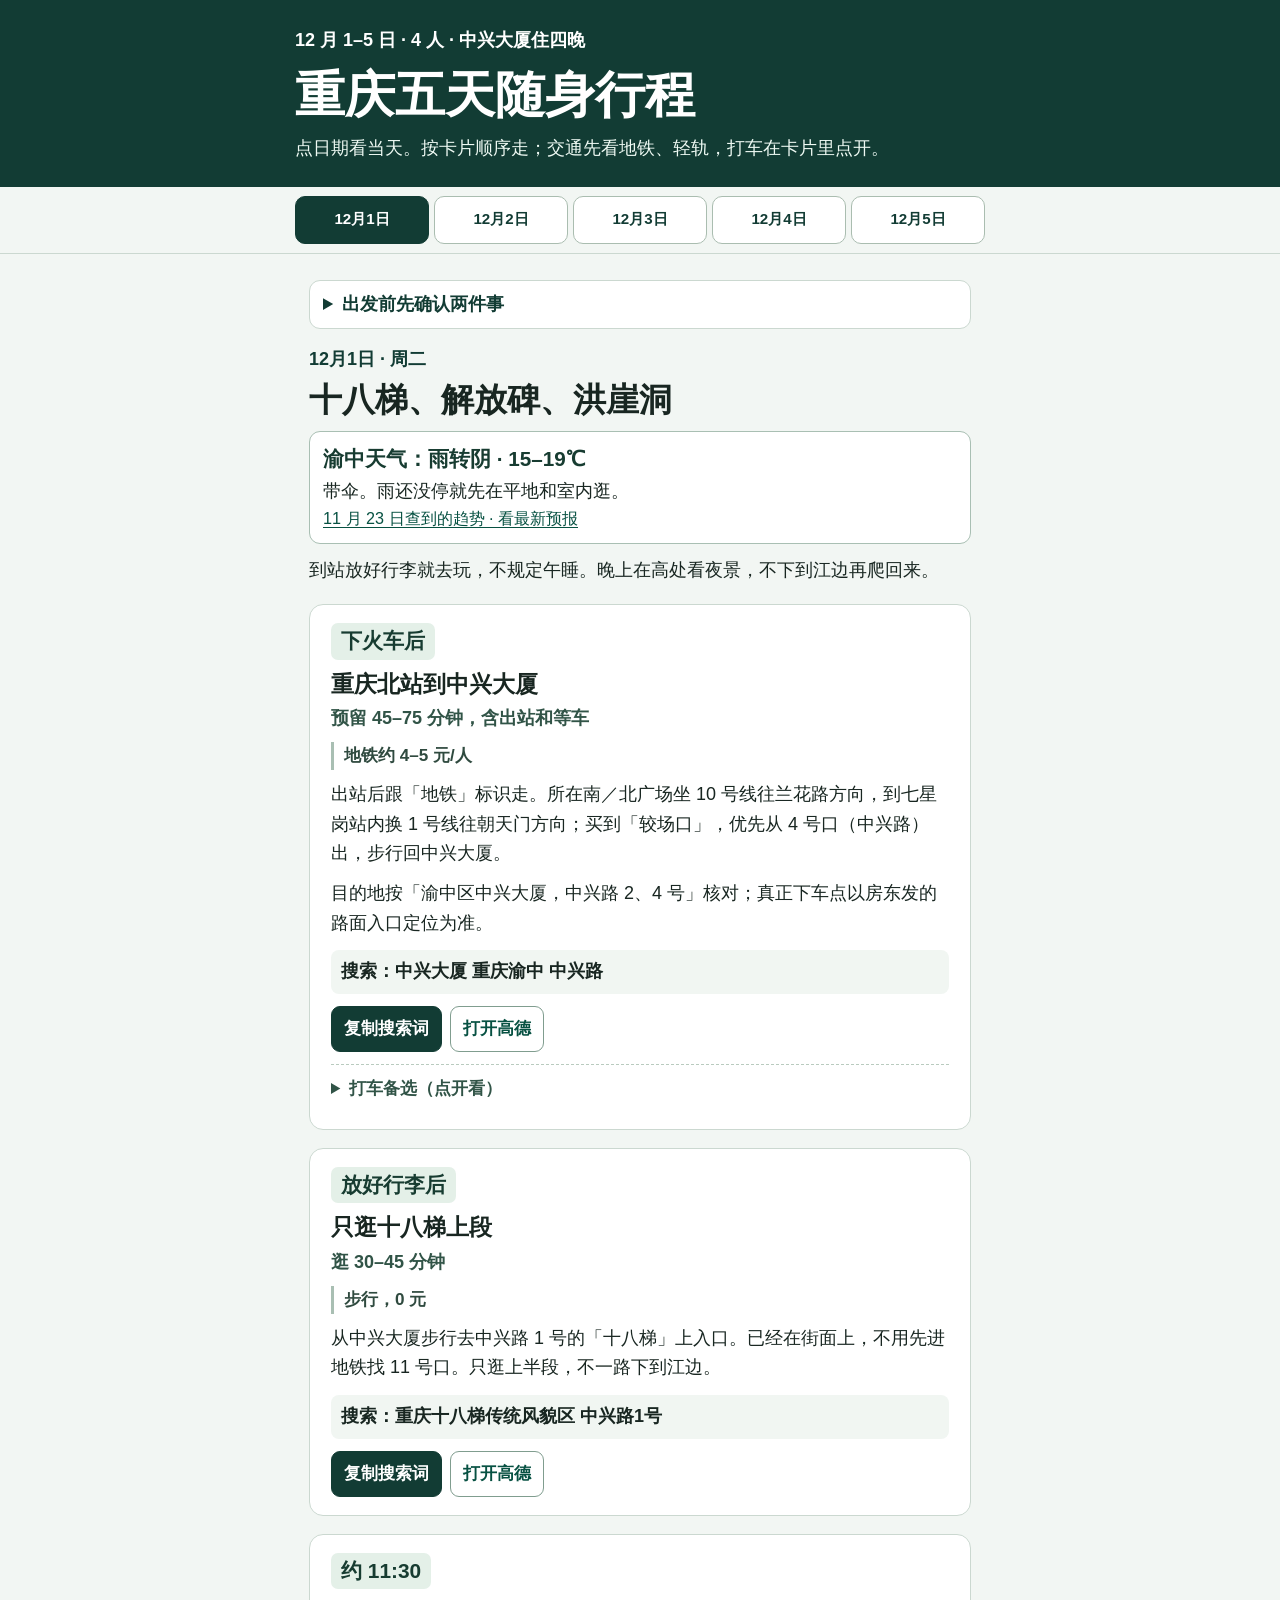
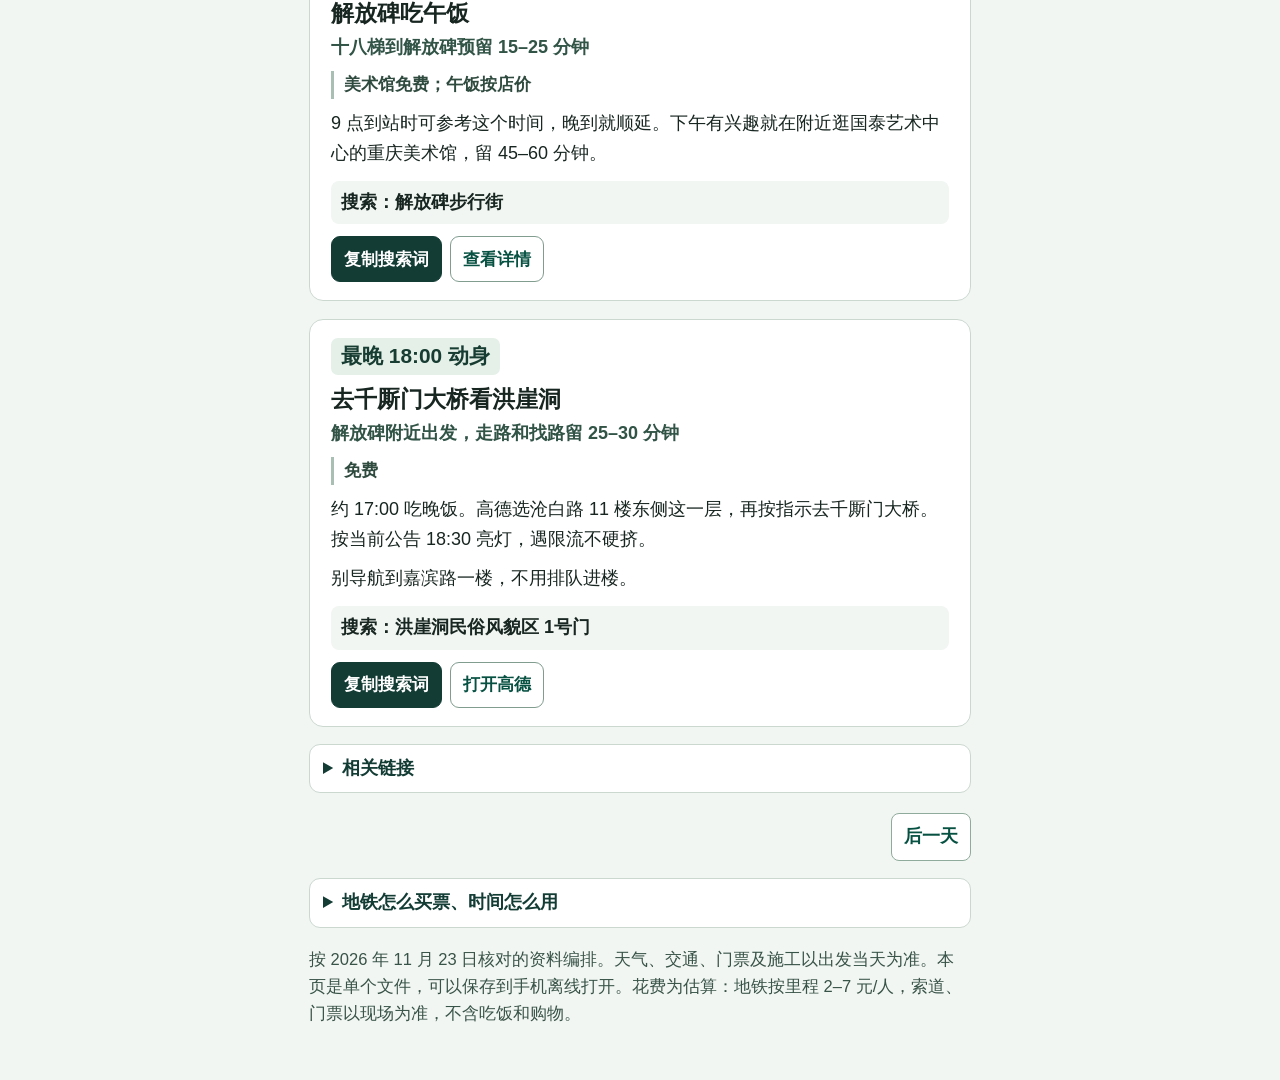
==== commit aee1c02f: "Chongqing page: per-card cost estimate, single-line date tabs on narrow screens" ====
--- a/chongqing/index.html
+++ b/chongqing/index.html
@@ -3,12 +3,12 @@
 <style>
 :root{color-scheme:light;--ink:#182621;--green:#123c34;--muted:#385348;--border:#cbd8d0;--paper:#f2f6f3;--white:#fff;font:18px/1.65 -apple-system,BlinkMacSystemFont,"PingFang SC","Microsoft YaHei","Noto Sans CJK SC",sans-serif}
 *{box-sizing:border-box}body{margin:0;background:var(--paper);color:var(--ink)}button,a{font:inherit}a{color:#075142;text-underline-offset:.18em}a:focus-visible,button:focus-visible,summary:focus-visible{outline:3px solid #a7590a;outline-offset:3px}.hero{background:var(--green);color:white;padding:26px 18px 23px}.wrap{max-width:690px;margin:auto}.hero strong{font-size:1rem;font-weight:650}.hero h1{font-size:clamp(1.85rem,7vw,2.75rem);line-height:1.2;margin:9px 0 10px}.hero p{margin:0;color:#effaf4}.navframe{position:sticky;top:0;z-index:3;background:var(--paper);border-bottom:1px solid var(--border);padding:9px 12px}.days{display:grid;grid-template-columns:repeat(5,minmax(0,1fr));gap:5px}.days a{display:flex;justify-content:center;align-items:center;min-height:48px;border:1px solid #aabdb0;border-radius:10px;background:white;color:var(--green);text-decoration:none;font-size:.84rem;font-weight:750;text-align:center}.days a[aria-current=true]{background:var(--green);color:white;border-color:var(--green)}main{padding:20px 14px 34px}.day{scroll-margin-top:96px}.dayhead{margin-bottom:19px}.dayhead h2{font-size:1.6rem;line-height:1.22;margin:5px 0 10px}.date{font-weight:800;color:var(--green)}.lead{margin:0}.steps{display:grid;gap:18px}.step{border:1px solid var(--border);border-radius:14px;background:white;padding:16px 15px;min-width:0}.at{display:inline-block;background:#e4f0e8;color:#173c31;padding:4px 10px;border-radius:7px;font-size:1.16rem;font-weight:800;line-height:1.35}.step h3{font-size:1.26rem;line-height:1.3;margin:10px 0 5px}.duration{color:#315447;font-weight:750;margin:0 0 10px}.step p{margin:0 0 10px;overflow-wrap:anywhere}.step p:last-child{margin-bottom:0}.tools{display:flex;flex-wrap:wrap;gap:8px;margin-top:12px}.copy,.map{display:inline-flex;align-items:center;justify-content:center;min-height:46px;padding:6px 12px;border-radius:9px;font-weight:700;font-size:.93rem;text-align:center}.copy{border:1px solid var(--green);color:white;background:var(--green);cursor:pointer}.map{border:1px solid #809d8f;text-decoration:none}.key{display:block;margin-top:12px;padding:7px 10px;background:#f1f6f2;border-radius:8px;font-weight:700;overflow-wrap:anywhere}.note{padding:13px 14px;margin:18px 0;border:1px solid #c5d2c8;border-left:5px solid var(--green);border-radius:8px;background:#eaf4ed}.note p{margin:0}.extra{margin-top:17px;border:1px solid var(--border);border-radius:11px;background:white;padding:0 13px}.extra summary{cursor:pointer;min-height:46px;display:list-item;padding:9px 0;font-weight:750;color:var(--green)}.extra ul{margin:0 0 12px;padding-left:1.35em}.extra li{margin:6px 0}.subfoot{margin:18px 0;color:var(--muted);font-size:.92rem}.footnav{display:flex;gap:9px;justify-content:space-between;margin-top:20px}.footnav a{padding:8px 12px;border:1px solid #8fab9b;border-radius:8px;min-height:46px;background:white;text-decoration:none;font-weight:750}.hidden,[hidden]{display:none!important}.form{margin-top:14px}.form label{display:block;font-weight:700;margin-top:9px}.form input{font:inherit;padding:6px 10px;width:100%;max-width:270px;min-height:46px;border:1px solid #8fab9b;border-radius:8px;background:#fff;color:var(--ink)}.form output{font-weight:800;display:block;margin-top:10px}.nojs{border:1px solid var(--border);padding:10px}
-.taxi{margin-top:12px;border-top:1px dashed #b9cbbf;padding-top:2px}.taxi summary{display:list-item;min-height:44px;padding:8px 0;font-weight:700;font-size:.92rem;color:#315447;cursor:pointer}.taxi p{margin:4px 0 8px;font-size:.95rem;color:#315447}.taxi p:last-child{margin-bottom:2px}h2:focus{outline:none}@media(min-width:680px){main{padding-top:26px}.step{padding:18px 21px}.dayhead h2{font-size:1.85rem}}
+.cost{margin:-2px 0 10px;padding-left:10px;border-left:3px solid #a9bfb3;font-size:.95rem;font-weight:750;color:#2f4a3f}.taxi{margin-top:12px;border-top:1px dashed #b9cbbf;padding-top:2px}.taxi summary{display:list-item;min-height:44px;padding:8px 0;font-weight:700;font-size:.92rem;color:#315447;cursor:pointer}.taxi p{margin:4px 0 8px;font-size:.95rem;color:#315447}.taxi p:last-child{margin-bottom:2px}h2:focus{outline:none}@media(max-width:359px){.days a .mo{display:none}.days a{font-size:1rem}}@media(min-width:680px){main{padding-top:26px}.step{padding:18px 21px}.dayhead h2{font-size:1.85rem}}
 @media print{.navframe,.footnav,.copy,.form{display:none!important}.day[hidden]{display:block!important}.day{break-before:page}.day:first-child{break-before:auto}.step{break-inside:avoid}body,.hero{background:#fff;color:#000}.hero p{color:#000}}
 .weather{padding:11px 13px;border:1px solid #a9bfb3;border-radius:11px;background:#fff;margin:10px 0 12px;line-height:1.5}.weather strong{display:block;font-size:1.15rem;color:#173c31}.weather div{margin:4px 0 0}.weather a{font-size:.9rem}.step .key{white-space:pre-wrap}</style></head><body>
 <header class="hero"><div class="wrap"><strong>12 月 1–5 日 · 4 人 · 中兴大厦住四晚</strong><h1>重庆五天随身行程</h1><p>点日期看当天。按卡片顺序走；交通先看地铁、轻轨，打车在卡片里点开。</p></div></header>
 <div class="navframe"><nav class="wrap days" id="tabs" aria-label="按日期查看"></nav></div>
-<main class="wrap"><details class="extra" style="margin:0 0 16px"><summary>出发前先确认两件事</summary><p>现在就确认 12 月 5 日返程的站名和时间，再用最后一天的计算器倒推。别等到退房才买票。</p><p>民宿是渝中区中兴大厦。请房东发汽车能到的入口定位、确认地铁 4 号口是否好走，以及到得早能不能寄存行李。</p></details><noscript><p class="nojs">请用手机浏览器打开此网页以查看各天路线。</p></noscript><div id="plans"></div><details class="extra"><summary>地铁怎么买票、时间怎么用</summary><p>售票机选卡片写的下车站，一人一张。站内换乘不出闸、不重买。所有时间都留了找路、等车等余量，不是导航实测。现场施工或限流时按工作人员指引。</p><p>住宿：中兴大厦（渝中区中兴路 2、4 号），四晚不换。地铁优先用较场口 4 号口（中兴路），按房东确认的街面入口走。</p><p><a href="https://www.amap.com/ssr/subway/chongqing-5000">打开高德重庆地铁图</a> · <a href="https://jtj.cq.gov.cn/zwgk_240/zfxxgkml/zczxwdk_370463/ggjt/202209/t20220928_11151293.html">重庆地铁购票说明</a></p></details><p class="subfoot">按 2026 年 11 月 23 日核对的资料编排。天气、交通、门票及施工以出发当天为准。本页是单个文件，可以保存到手机离线打开。</p></main>
+<main class="wrap"><details class="extra" style="margin:0 0 16px"><summary>出发前先确认两件事</summary><p>现在就确认 12 月 5 日返程的站名和时间，再用最后一天的计算器倒推。别等到退房才买票。</p><p>民宿是渝中区中兴大厦。请房东发汽车能到的入口定位、确认地铁 4 号口是否好走，以及到得早能不能寄存行李。</p></details><noscript><p class="nojs">请用手机浏览器打开此网页以查看各天路线。</p></noscript><div id="plans"></div><details class="extra"><summary>地铁怎么买票、时间怎么用</summary><p>售票机选卡片写的下车站，一人一张。站内换乘不出闸、不重买。所有时间都留了找路、等车等余量，不是导航实测。现场施工或限流时按工作人员指引。</p><p>住宿：中兴大厦（渝中区中兴路 2、4 号），四晚不换。地铁优先用较场口 4 号口（中兴路），按房东确认的街面入口走。</p><p><a href="https://www.amap.com/ssr/subway/chongqing-5000">打开高德重庆地铁图</a> · <a href="https://jtj.cq.gov.cn/zwgk_240/zfxxgkml/zczxwdk_370463/ggjt/202209/t20220928_11151293.html">重庆地铁购票说明</a></p></details><p class="subfoot">按 2026 年 11 月 23 日核对的资料编排。天气、交通、门票及施工以出发当天为准。本页是单个文件，可以保存到手机离线打开。花费为估算：地铁按里程 2–7 元/人，索道、门票以现场为准，不含吃饭和购物。</p></main>
 <script>
 window.day3 = {
   date: '12月3日',
@@ -16,13 +16,13 @@
   title: '大足石刻｜只看宝顶山',
   lead: '今天按第二天确认的时间和地点上车，只去宝顶山。没有约好车，就改走下面的市区路线。',
   steps: [
-    {at: '约 08:45，以司机确认的时间为准', title: '到约定的上车点', duration: '约 1 小时 45 分至 2 小时 15 分', text: ['从中兴大厦走到昨天和司机约好的路面上车点。提前 10–15 分钟下楼，确认司机姓名、电话和车牌。四个人到齐再上车。', '导航选「大足石刻游客中心」，不要选老山门、北山或只有「大足石刻」字样的地点。'], search: '大足石刻游客中心'},
-    {at: '10:30–11:00', title: '游客中心检票，坐景交上山', duration: '检票、景交与游览合计约 2.5–3 小时', text: ['带身份证原件。自购票可选宝顶山 B 套票，12 月全价 115 元，含往返景交。60–64 岁门票半价，65 岁起免门票，景交不随门票减免。', '坐上山旅游巴士，在瑞相桥下车，到讲解大厅找讲解员。']},
-    {at: '11:00 左右', title: '跟讲解看大佛湾', duration: '约 1.5–2 小时，含在上面的游览时段', text: ['重点看千手观音、卧佛、六道轮回。馆内展览有兴趣再看，不必每处都走到。', '从波涌梵宫出口出来，按指示去「宝顶老街停车场」坐下山景交。不上原来的下车点找车。'], search: '宝顶老街停车场'},
-    {at: '约 13:30–14:00', title: '回游客中心会合，午饭', duration: '约 1 小时', text: ['下山景交回到早上检票的游客中心，再找包车司机。提前约好一个具体会合点，拍照发到群里。', '午餐可请司机带去附近餐馆，不为吃饭另外绕路。']},
-    {at: '15:00 左右', title: '原车送回约定地点', duration: '约 2 小时，以当天路况为准', text: ['计划 17:00 前后回到市区，当晚不订有固定时间的项目。']},
-    {at:'晚上可选 · 到市区后',title:'回较场口吃火锅，不再赶景点',duration:'找店和用餐共留 60–90 分钟',text:['请司机把四个人送回约定地点，想先放东西就上楼放好。晚饭在较场口附近找一家能坐下的火锅店，不为网红店另跑一趟。','吃完还有精神，再步行到十八梯上入口看看夜色，10–20 分钟就回来。不往江边下台阶，也不用坐地铁。'],search:'重庆十八梯传统风貌区 中兴路1号',link:'https://ditu.amap.com/place/B0G1XDI8P4'},
-    {at:'前一晚没约好车',title:'直接走市区备选',duration:'到会馆留 25–40 分钟；参观留 60–90 分钟',text:['约 10:00 从中兴大厦步行到较场口站 4 号口，买到小什字。1 号线朝天门方向 1 站，8 号口出，坐港渝广场电梯到一楼，沿东水驿去湖广会馆。','中午去来福士吃饭，天气好再去朝天门广场。大雨不加江边。'],search:'重庆湖广会馆',link:'https://dfz.cq.gov.cn/zqlswh/fjms_417821/202311/t20231102_12510896.html'},
+    {at: '约 08:45，以司机确认的时间为准', title: '到约定的上车点', duration: '约 1 小时 45 分至 2 小时 15 分', cost: '包车整车价另计，出发前确认', text: ['从中兴大厦走到昨天和司机约好的路面上车点。提前 10–15 分钟下楼，确认司机姓名、电话和车牌。四个人到齐再上车。', '导航选「大足石刻游客中心」，不要选老山门、北山或只有「大足石刻」字样的地点。'], search: '大足石刻游客中心'},
+    {at: '10:30–11:00', title: '游客中心检票，坐景交上山', duration: '检票、景交与游览合计约 2.5–3 小时', cost: '门票 115 元/人；60–64 岁半价，65 岁起免票', text: ['带身份证原件。自购票可选宝顶山 B 套票，12 月全价 115 元，含往返景交。60–64 岁门票半价，65 岁起免门票，景交不随门票减免。', '坐上山旅游巴士，在瑞相桥下车，到讲解大厅找讲解员。']},
+    {at: '11:00 左右', title: '跟讲解看大佛湾', duration: '约 1.5–2 小时，含在上面的游览时段', cost: '已含在门票；讲解另问', text: ['重点看千手观音、卧佛、六道轮回。馆内展览有兴趣再看，不必每处都走到。', '从波涌梵宫出口出来，按指示去「宝顶老街停车场」坐下山景交。不上原来的下车点找车。'], search: '宝顶老街停车场'},
+    {at: '约 13:30–14:00', title: '回游客中心会合，午饭', duration: '约 1 小时', cost: '午饭按店价', text: ['下山景交回到早上检票的游客中心，再找包车司机。提前约好一个具体会合点，拍照发到群里。', '午餐可请司机带去附近餐馆，不为吃饭另外绕路。']},
+    {at: '15:00 左右', title: '原车送回约定地点', duration: '约 2 小时，以当天路况为准', cost: '已含在包车', text: ['计划 17:00 前后回到市区，当晚不订有固定时间的项目。']},
+    {at:'晚上可选 · 到市区后',title:'回较场口吃火锅，不再赶景点',duration:'找店和用餐共留 60–90 分钟',cost:'火锅按店价',text:['请司机把四个人送回约定地点，想先放东西就上楼放好。晚饭在较场口附近找一家能坐下的火锅店，不为网红店另跑一趟。','吃完还有精神，再步行到十八梯上入口看看夜色，10–20 分钟就回来。不往江边下台阶，也不用坐地铁。'],search:'重庆十八梯传统风貌区 中兴路1号',link:'https://ditu.amap.com/place/B0G1XDI8P4'},
+    {at:'前一晚没约好车',title:'直接走市区备选',duration:'到会馆留 25–40 分钟；参观留 60–90 分钟',cost:'湖广会馆门票以现场为准；地铁约 2 元/人',text:['约 10:00 从中兴大厦步行到较场口站 4 号口，买到小什字。1 号线朝天门方向 1 站，8 号口出，坐港渝广场电梯到一楼，沿东水驿去湖广会馆。','中午去来福士吃饭，天气好再去朝天门广场。大雨不加江边。'],search:'重庆湖广会馆',link:'https://dfz.cq.gov.cn/zqlswh/fjms_417821/202311/t20231102_12510896.html'},
 
   ],
   note: '游客中心 16:00 停售、16:10 停检。当天别临时到景区找往返包车，没约好就用市区备选。',
@@ -43,27 +43,27 @@
 const dazuSource='https://www.weather.com.cn/weather15d/101042600.shtml';
 const days=[
 {date:'12月1日',week:'周二',title:'十八梯、解放碑、洪崖洞',lead:'到站放好行李就去玩，不规定午睡。晚上在高处看夜景，不下到江边再爬回来。',steps:[
-{at:'下火车后',title:'重庆北站到中兴大厦',duration:'预留 45–75 分钟，含出站和等车',text:['出站后跟「地铁」标识走。所在南／北广场坐 10 号线往兰花路方向，到七星岗站内换 1 号线往朝天门方向；买到「较场口」，优先从 4 号口（中兴路）出，步行回中兴大厦。','目的地按「渝中区中兴大厦，中兴路 2、4 号」核对；真正下车点以房东发的路面入口定位为准。'],taxi:['顺站内「出租车」标识，去出站后最近的上车点。四个人箱子多，就叫能放下行李的车。','箱子重、或者不想在南／北广场换乘，再改打车。'],search:'中兴大厦 重庆渝中 中兴路',link:'https://www.amap.com/search?query=重庆渝中中兴大厦'},
-{at:'放好行李后',title:'只逛十八梯上段',duration:'逛 30–45 分钟',text:['从中兴大厦步行去中兴路 1 号的「十八梯」上入口。已经在街面上，不用先进地铁找 11 号口。只逛上半段，不一路下到江边。'],search:'重庆十八梯传统风貌区 中兴路1号',link:'https://ditu.amap.com/place/B0G1XDI8P4'},
-{at:'约 11:30',title:'解放碑吃午饭',duration:'十八梯到解放碑预留 15–25 分钟',text:['9 点到站时可参考这个时间，晚到就顺延。下午有兴趣就在附近逛国泰艺术中心的重庆美术馆，留 45–60 分钟。'],search:'解放碑步行街',link:'https://www.cqartmuseum.cn/'},
-{at:'最晚 18:00 动身',title:'去千厮门大桥看洪崖洞',duration:'解放碑附近出发，走路和找路留 25–30 分钟',text:['约 17:00 吃晚饭。高德选沧白路 11 楼东侧这一层，再按指示去千厮门大桥。按当前公告 18:30 亮灯，遇限流不硬挤。','别导航到嘉滨路一楼，不用排队进楼。'],search:'洪崖洞民俗风貌区 1号门',link:'https://ditu.amap.com/place/B0HDX68E4Z'}],links:[{label:'重庆北站换乘说明',url:'https://www.cq.gov.cn/ywdt/jrcq/202309/t20230907_12315836.html'},{label:'洪崖洞亮灯公告',url:'https://cqrb.cn/shishi/2026-10-18/2798711_pc.html'}]},
+{at:'下火车后',title:'重庆北站到中兴大厦',duration:'预留 45–75 分钟，含出站和等车',cost:'地铁约 4–5 元/人',text:['出站后跟「地铁」标识走。所在南／北广场坐 10 号线往兰花路方向，到七星岗站内换 1 号线往朝天门方向；买到「较场口」，优先从 4 号口（中兴路）出，步行回中兴大厦。','目的地按「渝中区中兴大厦，中兴路 2、4 号」核对；真正下车点以房东发的路面入口定位为准。'],taxi:['顺站内「出租车」标识，去出站后最近的上车点。四个人箱子多，就叫能放下行李的车。','箱子重、或者不想在南／北广场换乘，再改打车。'],search:'中兴大厦 重庆渝中 中兴路',link:'https://www.amap.com/search?query=重庆渝中中兴大厦'},
+{at:'放好行李后',title:'只逛十八梯上段',duration:'逛 30–45 分钟',cost:'步行，0 元',text:['从中兴大厦步行去中兴路 1 号的「十八梯」上入口。已经在街面上，不用先进地铁找 11 号口。只逛上半段，不一路下到江边。'],search:'重庆十八梯传统风貌区 中兴路1号',link:'https://ditu.amap.com/place/B0G1XDI8P4'},
+{at:'约 11:30',title:'解放碑吃午饭',duration:'十八梯到解放碑预留 15–25 分钟',cost:'美术馆免费；午饭按店价',text:['9 点到站时可参考这个时间，晚到就顺延。下午有兴趣就在附近逛国泰艺术中心的重庆美术馆，留 45–60 分钟。'],search:'解放碑步行街',link:'https://www.cqartmuseum.cn/'},
+{at:'最晚 18:00 动身',title:'去千厮门大桥看洪崖洞',duration:'解放碑附近出发，走路和找路留 25–30 分钟',cost:'免费',text:['约 17:00 吃晚饭。高德选沧白路 11 楼东侧这一层，再按指示去千厮门大桥。按当前公告 18:30 亮灯，遇限流不硬挤。','别导航到嘉滨路一楼，不用排队进楼。'],search:'洪崖洞民俗风貌区 1号门',link:'https://ditu.amap.com/place/B0HDX68E4Z'}],links:[{label:'重庆北站换乘说明',url:'https://www.cq.gov.cn/ywdt/jrcq/202309/t20230907_12315836.html'},{label:'洪崖洞亮灯公告',url:'https://cqrb.cn/shishi/2026-10-18/2798711_pc.html'}]},
 {date:'12月2日',week:'周三',title:'李子坝、三峡博物馆',lead:'今天沿 2 号线玩。第三天的大足车，也要在今天敲定。',steps:[
-{at:'今天优先办，别等到晚上',title:'订明天去大足的车',duration:'四人独立包车，只去宝顶山',text:['先看携程的可定制私家包车，选 12 月 3 日、4 人。先问整车总价、门票、往返景交、人工讲解和退改，不拿页面起价当报价。','把房东确认的中兴大厦路面入口定位发给司机，确认能否在那里上下车、几点接、怎么联系。优先白天订妥；今天还约不到合适接送，明天就走市区备选。未核实 12 月 3 日库存，也没有下单。'],message:'12月3日周四，四人，从重庆渝中区中兴大厦附近接送，具体上车点请按约好的地图定位。只去大足宝顶山，不去北山、古镇、购物点。请报整车总价，写明接送点、出发时间、车型、高速停车费、门票、往返景交、中文讲解分别含不含，以及退改规则。',buttons:[{label:'看携程包车',url:'https://huodong.ctrip.com/ottd-activity/dest/t97710085.html'},{label:'看 Klook 备选',url:'https://www.klook.com/zh-CN/activity/146017-chongqing-dazu-rock-carving-day-trip/'}]},
-{at:'约 9:00 出门',title:'坐轻轨到李子坝',duration:'车上约 12 分钟，全程预留 30–45 分钟',text:['从中兴大厦下楼，直接步行到「较场口地铁站 4 号口（中兴路）」。用高德步行导航，先留 5–10 分钟找入口；如果房东指了更好走的入口，就按房东的。','进站后：售票机选「李子坝」，一人一张；过安检、刷票进闸，跟「2 号线／鱼洞方向」去站台。坐 6 站，听到李子坝下车。','认「1 号口／李子坝正街」。若遇施工，跟观景台指引走。过街走嘉陵新路路口斑马线，不从旧位置横穿。'],search:'较场口地铁站 4号口',buttons:[{label:'高德找较场口 4 号口',url:'https://www.amap.com/search?query=重庆较场口地铁站4号口'}],link:'https://ditu.amap.com/place/B0FFLH5QFT'},
-{at:'约 10:30 动身',title:'李子坝到曾家岩',duration:'看穿楼 30–45 分钟；转场预留 25–35 分钟',text:['从江边观景台按原过街路线步行回「李子坝轻轨站」，不用另叫车。进站买到「曾家岩」。2 号线，较场口方向，2 站，车上约 5 分钟。','常用 3 号口；出站以「人民路／三峡博物馆／人民广场」方向的现场标牌为准。'],search:'曾家岩地铁站 三峡博物馆方向'},
-{at:'最晚 15:00 从李子坝走',title:'三峡博物馆和人民大礼堂',duration:'博物馆 75–100 分钟，广场和外观 20–30 分钟',text:['两处在同一个人民广场两侧。午饭就近吃，选一两个展厅。普通参观免预约，带身份证；16:00 停止入馆。','回民宿：从人民广场步行回曾家岩站，买到「较场口」，2 号线较场口方向，4 站。出站找 4 号口（中兴路），再步行回中兴大厦。广场到民宿预留约 25–35 分钟。如果想去观音桥吃晚饭，先看下一张卡，不用先回民宿。'],search:'重庆中国三峡博物馆',link:'https://www.3gmuseum.cn/web/article/1430010416905293824/web/content_1430010416905293824.html'},
-{at:'晚上可选 · 约 17:00 动身',title:'观音桥吃晚饭、逛步行街',duration:'去程预留 25–45 分钟；逛吃 60–90 分钟',text:['看完大礼堂，不用先回民宿。从人民广场步行回曾家岩站，买到「观音桥」：2 号线往鱼洞方向 1 站到牛角沱，站内换 3 号线往江北机场方向 2 站。','出站搜「观音桥好吃街」，认准江北区、星天广场。先找能坐下的店吃饭，再逛步行街。','约 20:00 回：3 号线往鱼洞方向 3 站到两路口，站内换 1 号线往朝天门方向 2 站到较场口，4 号口出步行回中兴大厦。人多或大家累，就在较场口吃，不跨江。'],taxi:['四个人从人民广场附近一起打车，到观音桥好吃街附近下车。','约 20:00 从商圈打车回中兴大厦，回程先留 25–45 分钟。'],search:'观音桥好吃街 江北 星天广场',link:'https://www.amap.com/search?query=重庆观音桥好吃街'}],note:'雨大就先看博物馆，李子坝等雨小了再去。',links:[{label:'李子坝过街调整',url:'https://www.cqdsrb.com.cn/news/8/2026-10-10/64275.html'},{label:'馆方免预约公告',url:'https://www.3gmuseum.cn/web/article/1430010139317059584/web/content_1430010139317059584.html'}]},
+{at:'今天优先办，别等到晚上',title:'订明天去大足的车',duration:'四人独立包车，只去宝顶山',cost:'整车价待询，先问清含不含门票、景交、讲解',text:['先看携程的可定制私家包车，选 12 月 3 日、4 人。先问整车总价、门票、往返景交、人工讲解和退改，不拿页面起价当报价。','把房东确认的中兴大厦路面入口定位发给司机，确认能否在那里上下车、几点接、怎么联系。优先白天订妥；今天还约不到合适接送，明天就走市区备选。未核实 12 月 3 日库存，也没有下单。'],message:'12月3日周四，四人，从重庆渝中区中兴大厦附近接送，具体上车点请按约好的地图定位。只去大足宝顶山，不去北山、古镇、购物点。请报整车总价，写明接送点、出发时间、车型、高速停车费、门票、往返景交、中文讲解分别含不含，以及退改规则。',buttons:[{label:'看携程包车',url:'https://huodong.ctrip.com/ottd-activity/dest/t97710085.html'},{label:'看 Klook 备选',url:'https://www.klook.com/zh-CN/activity/146017-chongqing-dazu-rock-carving-day-trip/'}]},
+{at:'约 9:00 出门',title:'坐轻轨到李子坝',duration:'车上约 12 分钟，全程预留 30–45 分钟',cost:'地铁约 3 元/人；观景台免费',text:['从中兴大厦下楼，直接步行到「较场口地铁站 4 号口（中兴路）」。用高德步行导航，先留 5–10 分钟找入口；如果房东指了更好走的入口，就按房东的。','进站后：售票机选「李子坝」，一人一张；过安检、刷票进闸，跟「2 号线／鱼洞方向」去站台。坐 6 站，听到李子坝下车。','认「1 号口／李子坝正街」。若遇施工，跟观景台指引走。过街走嘉陵新路路口斑马线，不从旧位置横穿。'],search:'较场口地铁站 4号口',buttons:[{label:'高德找较场口 4 号口',url:'https://www.amap.com/search?query=重庆较场口地铁站4号口'}],link:'https://ditu.amap.com/place/B0FFLH5QFT'},
+{at:'约 10:30 动身',title:'李子坝到曾家岩',duration:'看穿楼 30–45 分钟；转场预留 25–35 分钟',cost:'地铁约 2 元/人',text:['从江边观景台按原过街路线步行回「李子坝轻轨站」，不用另叫车。进站买到「曾家岩」。2 号线，较场口方向，2 站，车上约 5 分钟。','常用 3 号口；出站以「人民路／三峡博物馆／人民广场」方向的现场标牌为准。'],search:'曾家岩地铁站 三峡博物馆方向'},
+{at:'最晚 15:00 从李子坝走',title:'三峡博物馆和人民大礼堂',duration:'博物馆 75–100 分钟，广场和外观 20–30 分钟',cost:'免费（带身份证）',text:['两处在同一个人民广场两侧。午饭就近吃，选一两个展厅。普通参观免预约，带身份证；16:00 停止入馆。','回民宿：从人民广场步行回曾家岩站，买到「较场口」，2 号线较场口方向，4 站。出站找 4 号口（中兴路），再步行回中兴大厦。广场到民宿预留约 25–35 分钟。如果想去观音桥吃晚饭，先看下一张卡，不用先回民宿。'],search:'重庆中国三峡博物馆',link:'https://www.3gmuseum.cn/web/article/1430010416905293824/web/content_1430010416905293824.html'},
+{at:'晚上可选 · 约 17:00 动身',title:'观音桥吃晚饭、逛步行街',duration:'去程预留 25–45 分钟；逛吃 60–90 分钟',cost:'地铁往返约 4–6 元/人；吃饭按店价',text:['看完大礼堂，不用先回民宿。从人民广场步行回曾家岩站，买到「观音桥」：2 号线往鱼洞方向 1 站到牛角沱，站内换 3 号线往江北机场方向 2 站。','出站搜「观音桥好吃街」，认准江北区、星天广场。先找能坐下的店吃饭，再逛步行街。','约 20:00 回：3 号线往鱼洞方向 3 站到两路口，站内换 1 号线往朝天门方向 2 站到较场口，4 号口出步行回中兴大厦。人多或大家累，就在较场口吃，不跨江。'],taxi:['四个人从人民广场附近一起打车，到观音桥好吃街附近下车。','约 20:00 从商圈打车回中兴大厦，回程先留 25–45 分钟。'],search:'观音桥好吃街 江北 星天广场',link:'https://www.amap.com/search?query=重庆观音桥好吃街'}],note:'雨大就先看博物馆，李子坝等雨小了再去。',links:[{label:'李子坝过街调整',url:'https://www.cqdsrb.com.cn/news/8/2026-10-10/64275.html'},{label:'馆方免预约公告',url:'https://www.3gmuseum.cn/web/article/1430010139317059584/web/content_1430010139317059584.html'}]},
 window.day3,
 {date:'12月4日',week:'周五',title:'山城巷，从高处走到低处',lead:'上午走值得看的石阶，下午单程过江。索道没票也不用换掉整个下午。',steps:[
-{at:'早上 7:45 起，可先看票',title:'想坐索道，就先选下午时段',duration:'北站出发、单程、4 人，不买折返票',text:['票只卖当天，不用前一晚等。看能见度和时段，没合适的直接坐地铁过江；不必到北站才发现没票。'],link:'https://www.cqsuodao.com/zaixiandingpiao.html'},
-{at:'约 9:30 出门',title:'去领事巷高处入口',duration:'步行 15–20 分钟；巷内往下走 60–90 分钟',text:['从中兴大厦步行到「山城巷 · 领事巷高处入口」，全程上坡，约 15–20 分钟。不想爬这一段，就从较场口站 4 号口进，1 号线往璧山方向 1 站到七星岗，出站往通远门、金汤街方向走上去。','沿老巷、崖边步道往下走。从「山城巷 1 号出入口，中兴路 234 号」出来，不原路爬回去。出巷后就近吃午饭。'],taxi:['和司机说「山城巷，领事巷高处入口，不是中兴路 234 号」。'],search:'山城巷 领事巷上入口',link:'https://ditu.amap.com/place/B0KATUPO2L'},
-{at:'想坐 14:00 索道，13:00 前动身',title:'去新华路北站坐单程索道',duration:'地铁与步行 25–35 分钟；索道环节留 45–75 分钟',text:['已经选好票的，按票面要求提前到。没买到合适时段直接看下一张「改坐地铁过江」，不去北站碰运气。','如果从中兴大厦出发：步行进较场口站 4 号口，买到小什字，1 号线朝天门方向 1 站，5B 口出。北站在新华路 151 号，不搜泛称「长江索道」。'],search:'重庆长江索道北站售票处 新华路151号',link:'https://ditu.amap.com/place/B0FFLB84O8'},
-{at:'索道没合适的票',title:'改坐地铁过江',duration:'等车和换乘共留 25–40 分钟',text:['从山城巷下口出来：能走就用高德步行到较场口站 4 号口，售票机买到「上新街」。1 号线朝天门方向坐 1 站到小什字，站内换 6 号线茶园方向，坐 1 站到上新街。','去下浩里走 1 号口；去龙门浩走 2 号口。两个老街挑一个，逛 60–90 分钟。'],taxi:['嫌上坡多，就从山城巷下口打车到「小什字地铁站」，进站直接买到「上新街」，只坐 6 号线茶园方向，不用再去较场口。'],search:'上新街地铁站'},
-{at:'晚上可选 · 约 17:30 留在南岸',title:'南滨路吃饭，看对岸灯亮',duration:'晚饭加江边散步预留 60–90 分钟',text:['白天已经过江，就在下浩里或龙门浩一带吃晚饭，不用先回渝中再来。想看夜景，往南滨路街面走，只沿江走一小段，不再爬老街台阶。','可导航「南滨路 下浩里」，认准临江这一层。雾大、下雨、风大或电梯没开，就不硬下江边。结束后沿南滨路街面走到上新街站，按下一张卡坐地铁回较场口。'],taxi:['从能停车的路边直接叫车回中兴大厦，路程和等车先留 25–45 分钟。'],search:'南滨路 下浩里',link:'https://www.cq.gov.cn/ywdt/jrcq/202605/t20260501_15650549.html'},
-{at:'逛完后',title:'回较场口',duration:'地铁回程预留 30–45 分钟',text:['在上新街买到较场口。6 号线往小什字方向，下一站小什字；站内换 1 号线璧山方向，1 站到较场口。找 4 号口，再步行回中兴大厦。'],taxi:['如果已经走到南滨路江边，直接在江边打车，不用再爬回车站。']}],note:'有坡不等于不去。雨大或石阶湿滑，山城巷改到能走的时段；能见度差就别专程等索道。',links:[{label:'山城巷区政府出入口说明',url:'https://www.cqyz.gov.cn/zwgk_229/jytabl/zxwytabl/202109/t20210910_9690215.html'},{label:'索道当天购票',url:'https://www.cqsuodao.com/zaixiandingpiao.html'},{label:'上新街出口指引',url:'https://www.cqnews.net/1/detail/1348965343970127872/web/content_1348965343970127872.html'}]},
+{at:'早上 7:45 起，可先看票',title:'想坐索道，就先选下午时段',duration:'北站出发、单程、4 人，不买折返票',cost:'索道单程约 20 元/人，以现场票价为准',text:['票只卖当天，不用前一晚等。看能见度和时段，没合适的直接坐地铁过江；不必到北站才发现没票。'],link:'https://www.cqsuodao.com/zaixiandingpiao.html'},
+{at:'约 9:30 出门',title:'去领事巷高处入口',duration:'步行 15–20 分钟；巷内往下走 60–90 分钟',cost:'步行 0 元；地铁 1 站约 2 元/人',text:['从中兴大厦步行到「山城巷 · 领事巷高处入口」，全程上坡，约 15–20 分钟。不想爬这一段，就从较场口站 4 号口进，1 号线往璧山方向 1 站到七星岗，出站往通远门、金汤街方向走上去。','沿老巷、崖边步道往下走。从「山城巷 1 号出入口，中兴路 234 号」出来，不原路爬回去。出巷后就近吃午饭。'],taxi:['和司机说「山城巷，领事巷高处入口，不是中兴路 234 号」。'],search:'山城巷 领事巷上入口',link:'https://ditu.amap.com/place/B0KATUPO2L'},
+{at:'想坐 14:00 索道，13:00 前动身',title:'去新华路北站坐单程索道',duration:'地铁与步行 25–35 分钟；索道环节留 45–75 分钟',cost:'单程约 20 元/人',text:['已经选好票的，按票面要求提前到。没买到合适时段直接看下一张「改坐地铁过江」，不去北站碰运气。','如果从中兴大厦出发：步行进较场口站 4 号口，买到小什字，1 号线朝天门方向 1 站，5B 口出。北站在新华路 151 号，不搜泛称「长江索道」。'],search:'重庆长江索道北站售票处 新华路151号',link:'https://ditu.amap.com/place/B0FFLB84O8'},
+{at:'索道没合适的票',title:'改坐地铁过江',duration:'等车和换乘共留 25–40 分钟',cost:'地铁约 2 元/人',text:['从山城巷下口出来：能走就用高德步行到较场口站 4 号口，售票机买到「上新街」。1 号线朝天门方向坐 1 站到小什字，站内换 6 号线茶园方向，坐 1 站到上新街。','去下浩里走 1 号口；去龙门浩走 2 号口。两个老街挑一个，逛 60–90 分钟。'],taxi:['嫌上坡多，就从山城巷下口打车到「小什字地铁站」，进站直接买到「上新街」，只坐 6 号线茶园方向，不用再去较场口。'],search:'上新街地铁站'},
+{at:'晚上可选 · 约 17:30 留在南岸',title:'南滨路吃饭，看对岸灯亮',duration:'晚饭加江边散步预留 60–90 分钟',cost:'吃饭按店价',text:['白天已经过江，就在下浩里或龙门浩一带吃晚饭，不用先回渝中再来。想看夜景，往南滨路街面走，只沿江走一小段，不再爬老街台阶。','可导航「南滨路 下浩里」，认准临江这一层。雾大、下雨、风大或电梯没开，就不硬下江边。结束后沿南滨路街面走到上新街站，按下一张卡坐地铁回较场口。'],taxi:['从能停车的路边直接叫车回中兴大厦，路程和等车先留 25–45 分钟。'],search:'南滨路 下浩里',link:'https://www.cq.gov.cn/ywdt/jrcq/202605/t20260501_15650549.html'},
+{at:'逛完后',title:'回较场口',duration:'地铁回程预留 30–45 分钟',cost:'地铁约 2 元/人',text:['在上新街买到较场口。6 号线往小什字方向，下一站小什字；站内换 1 号线璧山方向，1 站到较场口。找 4 号口，再步行回中兴大厦。'],taxi:['如果已经走到南滨路江边，直接在江边打车，不用再爬回车站。']}],note:'有坡不等于不去。雨大或石阶湿滑，山城巷改到能走的时段；能见度差就别专程等索道。',links:[{label:'山城巷区政府出入口说明',url:'https://www.cqyz.gov.cn/zwgk_229/jytabl/zxwytabl/202109/t20210910_9690215.html'},{label:'索道当天购票',url:'https://www.cqsuodao.com/zaixiandingpiao.html'},{label:'上新街出口指引',url:'https://www.cqnews.net/1/detail/1348965343970127872/web/content_1348965343970127872.html'}]},
 {date:'12月5日',week:'周六',title:'最后一天，先看返程票',lead:'没定返程，不把车站和出发时间写死。早走就吃完饭取箱子，直接去车站。',steps:[
-{at:'15:00 或更晚返程才考虑',title:'有余量再去朝天门',duration:'单程 20–30 分钟；广场逛 30–45 分钟',text:['约 9:30 从中兴大厦步行到较场口站 4 号口，买到朝天门。1 号线朝天门方向 2 站，2 号口到来福士，再按「朝天门广场」标牌走。','最晚 10:45 开始回民宿取行李；大足备选那天如果已经来过，就不重复。'],search:'重庆朝天门广场',link:'https://ditu.amap.com/place/B00170L11G'},
-{at:'先看车票上的站名',title:'坐地铁去车站或机场',duration:'从中兴大厦步行进较场口 4 号口，再按票选下面对应的一条',text:['售票机一次买到目标地铁站，中途换乘不出闸。下列时间已算步行、等车和换乘，不含高铁候车或机场值机。'],taxi:['带行李或赶时间，直接从民宿打车到车站或机场；时间按当天导航，不用下表的地铁时间。','早班车先核实首班地铁，地铁不够时间就改打车。'],routeMenu:true},
+{at:'15:00 或更晚返程才考虑',title:'有余量再去朝天门',duration:'单程 20–30 分钟；广场逛 30–45 分钟',cost:'地铁往返约 4 元/人；广场免费',text:['约 9:30 从中兴大厦步行到较场口站 4 号口，买到朝天门。1 号线朝天门方向 2 站，2 号口到来福士，再按「朝天门广场」标牌走。','最晚 10:45 开始回民宿取行李；大足备选那天如果已经来过，就不重复。'],search:'重庆朝天门广场',link:'https://ditu.amap.com/place/B00170L11G'},
+{at:'先看车票上的站名',title:'坐地铁去车站或机场',duration:'从中兴大厦步行进较场口 4 号口，再按票选下面对应的一条',cost:'地铁约 4–7 元/人，按终点算',text:['售票机一次买到目标地铁站，中途换乘不出闸。下列时间已算步行、等车和换乘，不含高铁候车或机场值机。'],taxi:['带行李或赶时间，直接从民宿打车到车站或机场；时间按当天导航，不用下表的地铁时间。','早班车先核实首班地铁，地铁不够时间就改打车。'],routeMenu:true},
 {at:'用车票时间倒推',title:'算最晚几点离开民宿',duration:'高铁到站预留 60 分钟，路上另留 20 分钟',text:['先看票写的是重庆北、重庆西、重庆东还是机场。坐地铁就填从中兴大厦出门到铁路站的全程时间；打车就填当天导航时间。','例如 15:30 重庆北发车，导航 35 分钟，最晚 13:35 从民宿出发。取行李和退房放在这之前。国内航班至少提前 2 小时到航站楼，航司要求更早就按航司。'],calc:true}],links:[{label:'朝天门站 2 号口说明',url:'https://www.cq.gov.cn/zwgk/zfxxgkzl/fdzdgknr/zdxm/dtxx/202101/t20210104_8808495.html'}]}
 ];
 const html=s=>String(s??'').replace(/[&<>"']/g,m=>({'&':'&amp;','<':'&lt;','>':'&gt;','"':'&quot;',"'":'&#39;'}[m]));
@@ -79,8 +79,8 @@
 const routeMenu='<div>'+returnRoutes.map(x=>'<details class="extra"><summary>'+html(x.title)+'</summary>'+x.lines.map(y=>'<p>'+html(y)+'</p>').join('')+'<p><a href="'+url(x.url)+'" target="_blank" rel="noopener noreferrer">车站官方指引</a></p></details>').join('')+'</div>';
 const weatherCard=(i)=>{const w=weather[i];return '<aside class="weather" aria-label="当天预报"><strong>'+html(w.place+'天气：'+w.condition+' · '+w.temp)+'</strong><div>'+html(w.tip)+'</div><a href="'+url(i===2?dazuSource:cqSource)+'" target="_blank" rel="noopener noreferrer">11 月 23 日查到的趋势 · 看最新预报</a></aside>';};
 const extraButtons=s=>(s.message||s.buttons?.length)?'<div class="tools">'+(s.message?'<button type="button" class="copy" data-copy="'+html(s.message)+'">复制询价文字</button>':'')+(s.buttons??[]).filter(x=>url(x.url)).map(x=>'<a class="map" href="'+url(x.url)+'" target="_blank" rel="noopener noreferrer">'+html(x.label)+'</a>').join('')+'</div>':'';
-tabs.innerHTML=days.map((d,i)=>'<a href="#d'+(i+1)+'">'+html(d.date)+'</a>').join('');
-plans.innerHTML=days.map((d,i)=>'<section class="day" id="d'+(i+1)+'"><div class="dayhead"><div class="date">'+html(d.date+' · '+d.week)+'</div><h2 tabindex="-1">'+html(d.title)+'</h2>'+weatherCard(i)+'<p class="lead">'+html(d.lead)+'</p></div><div class="steps">'+d.steps.map(s=>'<article class="step"><div class="at">'+html(s.at)+'</div><h3>'+html(s.title)+'</h3><div class="duration">'+html(s.duration)+'</div>'+s.text.map(t=>'<p>'+html(t)+'</p>').join('')+(s.search?'<span class="key">搜索：'+html(s.search)+'</span>':'')+((s.search||url(s.link))?'<div class="tools">'+(s.search?'<button class="copy" type="button" data-copy="'+html(s.search)+'">复制'+(s.search.length>40?'这段文字':'搜索词')+'</button>':'')+(url(s.link)?'<a class="map" href="'+url(s.link)+'" target="_blank" rel="noopener noreferrer">'+(/amap.com/.test(s.link)?'打开高德':'查看详情')+'</a>':'')+'</div>':'')  +extraButtons(s)+(s.taxi?'<details class="taxi"><summary>打车备选（点开看）</summary>'+[].concat(s.taxi).map(t=>'<p>'+html(t)+'</p>').join('')+'</details>':'')+(s.routeMenu?routeMenu:'')+(s.calc?calc:'')+'</article>').join('')+'</div>'+(d.note?'<aside class="note"><p>'+html(d.note)+'</p></aside>':'')+(d.links?.length?'<details class="extra"><summary>相关链接</summary><ul>'+d.links.filter(x=>url(x.url)).map(x=>'<li><a href="'+url(x.url)+'" target="_blank" rel="noopener noreferrer">'+html(x.label)+'</a></li>').join('')+'</ul></details>':'')+'<nav class="footnav" aria-label="切换日期">'+(i>0?'<a href="#d'+i+'">前一天</a>':'<span></span>')+(i<4?'<a href="#d'+(i+2)+'">后一天</a>':'')+'</nav></section>').join('');
+tabs.innerHTML=days.map((d,i)=>{const k=d.date.indexOf('月')+1;return '<a href="#d'+(i+1)+'" aria-label="'+html(d.date+' '+d.week)+'"><span class="mo">'+html(d.date.slice(0,k))+'</span>'+html(d.date.slice(k))+'</a>'}).join('');
+plans.innerHTML=days.map((d,i)=>'<section class="day" id="d'+(i+1)+'"><div class="dayhead"><div class="date">'+html(d.date+' · '+d.week)+'</div><h2 tabindex="-1">'+html(d.title)+'</h2>'+weatherCard(i)+'<p class="lead">'+html(d.lead)+'</p></div><div class="steps">'+d.steps.map(s=>'<article class="step"><div class="at">'+html(s.at)+'</div><h3>'+html(s.title)+'</h3><div class="duration">'+html(s.duration)+'</div>'+(s.cost?'<div class="cost">'+html(s.cost)+'</div>':'')+s.text.map(t=>'<p>'+html(t)+'</p>').join('')+(s.search?'<span class="key">搜索：'+html(s.search)+'</span>':'')+((s.search||url(s.link))?'<div class="tools">'+(s.search?'<button class="copy" type="button" data-copy="'+html(s.search)+'">复制'+(s.search.length>40?'这段文字':'搜索词')+'</button>':'')+(url(s.link)?'<a class="map" href="'+url(s.link)+'" target="_blank" rel="noopener noreferrer">'+(/amap.com/.test(s.link)?'打开高德':'查看详情')+'</a>':'')+'</div>':'')  +extraButtons(s)+(s.taxi?'<details class="taxi"><summary>打车备选（点开看）</summary>'+[].concat(s.taxi).map(t=>'<p>'+html(t)+'</p>').join('')+'</details>':'')+(s.routeMenu?routeMenu:'')+(s.calc?calc:'')+'</article>').join('')+'</div>'+(d.note?'<aside class="note"><p>'+html(d.note)+'</p></aside>':'')+(d.links?.length?'<details class="extra"><summary>相关链接</summary><ul>'+d.links.filter(x=>url(x.url)).map(x=>'<li><a href="'+url(x.url)+'" target="_blank" rel="noopener noreferrer">'+html(x.label)+'</a></li>').join('')+'</ul></details>':'')+'<nav class="footnav" aria-label="切换日期">'+(i>0?'<a href="#d'+i+'">前一天</a>':'<span></span>')+(i<4?'<a href="#d'+(i+2)+'">后一天</a>':'')+'</nav></section>').join('');
 function show(focus){const n=Number(location.hash.slice(2));const i=/^#d[1-5]$/.test(location.hash)?n-1:0;[...plans.children].forEach((e,k)=>e.hidden=k!==i);[...tabs.children].forEach((a,k)=>a.setAttribute('aria-current',String(k===i)));if(focus){window.scrollTo(0,0);plans.children[i].querySelector('h2').focus({preventScroll:true});}}
 window.addEventListener('hashchange',()=>show(true));try{const t=new Date();if(!location.hash&&t.getFullYear()===2026&&t.getMonth()===11&&t.getDate()>=1&&t.getDate()<=5)history.replaceState(null,'','#d'+t.getDate())}catch{}show(false);
 plans.addEventListener('click',async e=>{const b=e.target.closest('[data-copy]');if(!b)return;const txt=b.dataset.copy;const label=b.textContent;
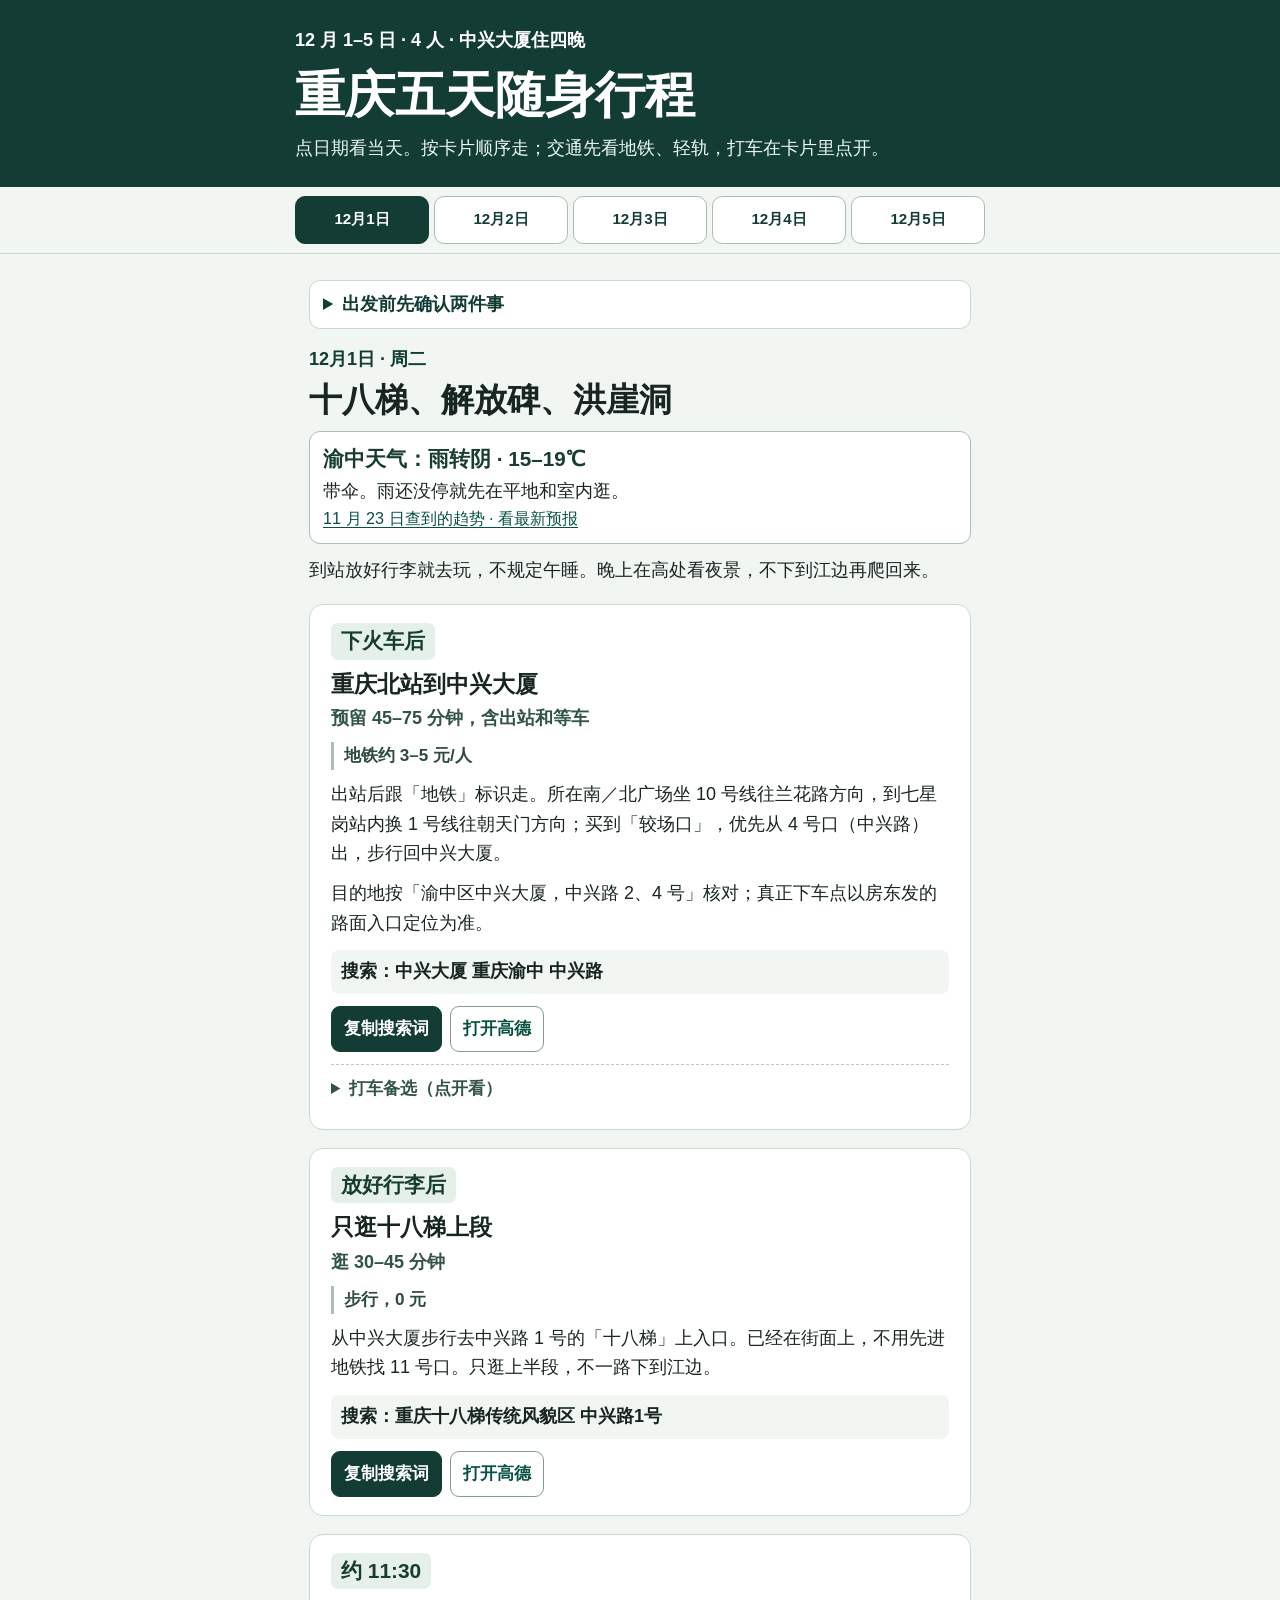
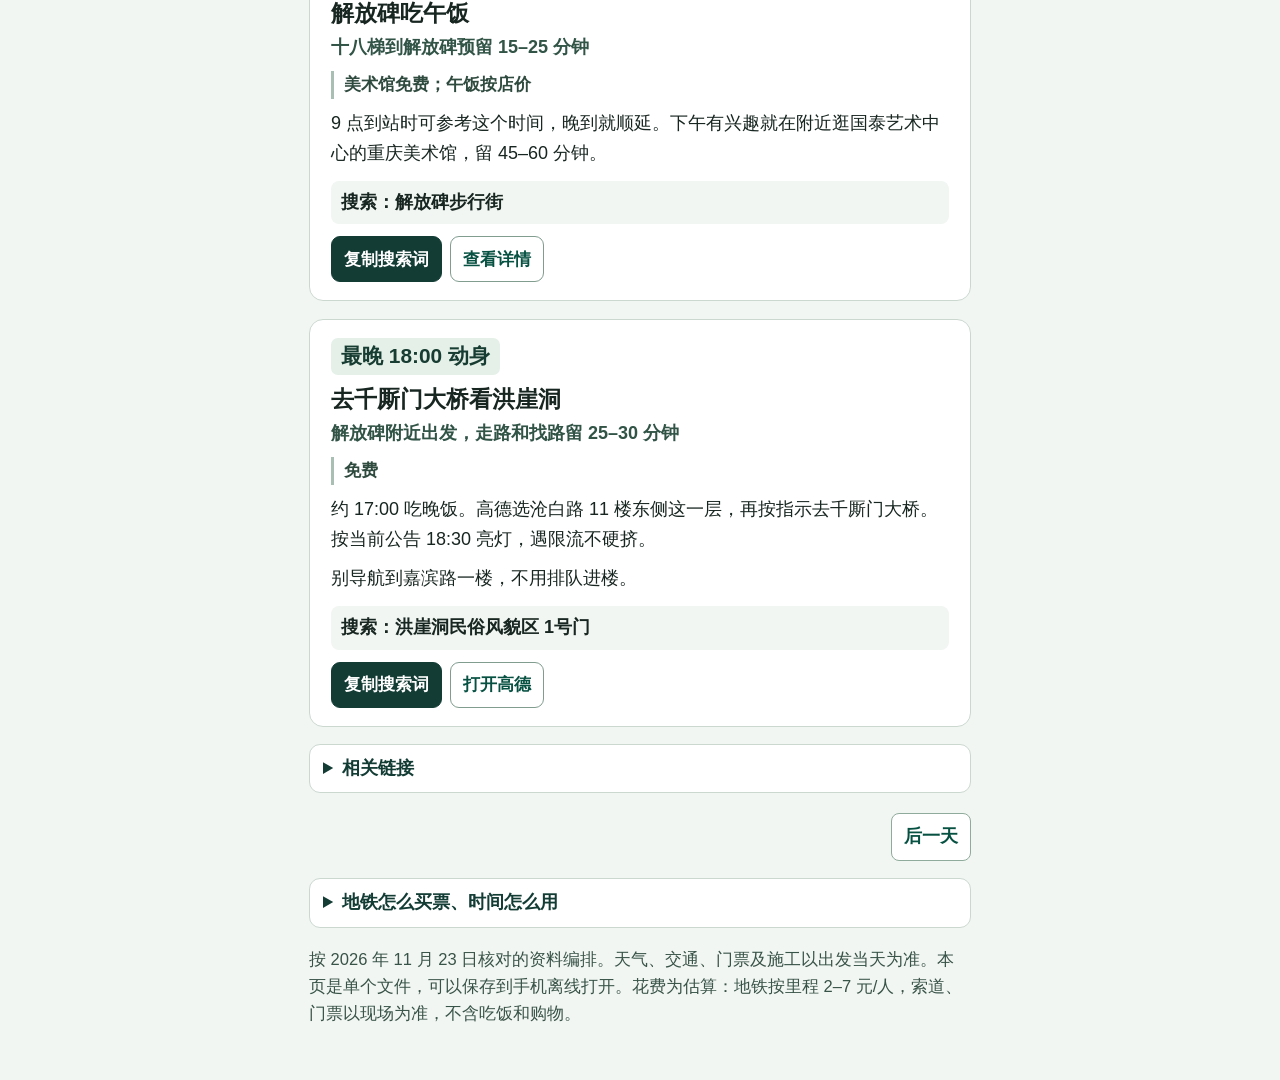
==== commit 12e719e9: "Chongqing page: refine fare ranges and ticket chip" ====
--- a/chongqing/index.html
+++ b/chongqing/index.html
@@ -17,7 +17,7 @@
   lead: '今天按第二天确认的时间和地点上车，只去宝顶山。没有约好车，就改走下面的市区路线。',
   steps: [
     {at: '约 08:45，以司机确认的时间为准', title: '到约定的上车点', duration: '约 1 小时 45 分至 2 小时 15 分', cost: '包车整车价另计，出发前确认', text: ['从中兴大厦走到昨天和司机约好的路面上车点。提前 10–15 分钟下楼，确认司机姓名、电话和车牌。四个人到齐再上车。', '导航选「大足石刻游客中心」，不要选老山门、北山或只有「大足石刻」字样的地点。'], search: '大足石刻游客中心'},
-    {at: '10:30–11:00', title: '游客中心检票，坐景交上山', duration: '检票、景交与游览合计约 2.5–3 小时', cost: '门票 115 元/人；60–64 岁半价，65 岁起免票', text: ['带身份证原件。自购票可选宝顶山 B 套票，12 月全价 115 元，含往返景交。60–64 岁门票半价，65 岁起免门票，景交不随门票减免。', '坐上山旅游巴士，在瑞相桥下车，到讲解大厅找讲解员。']},
+    {at: '10:30–11:00', title: '游客中心检票，坐景交上山', duration: '检票、景交与游览合计约 2.5–3 小时', cost: '门票 115 元/人（12 月全价，含往返景交）', text: ['带身份证原件。自购票可选宝顶山 B 套票，12 月全价 115 元，含往返景交。60–64 岁门票半价，65 岁起免门票，景交不随门票减免。', '坐上山旅游巴士，在瑞相桥下车，到讲解大厅找讲解员。']},
     {at: '11:00 左右', title: '跟讲解看大佛湾', duration: '约 1.5–2 小时，含在上面的游览时段', cost: '已含在门票；讲解另问', text: ['重点看千手观音、卧佛、六道轮回。馆内展览有兴趣再看，不必每处都走到。', '从波涌梵宫出口出来，按指示去「宝顶老街停车场」坐下山景交。不上原来的下车点找车。'], search: '宝顶老街停车场'},
     {at: '约 13:30–14:00', title: '回游客中心会合，午饭', duration: '约 1 小时', cost: '午饭按店价', text: ['下山景交回到早上检票的游客中心，再找包车司机。提前约好一个具体会合点，拍照发到群里。', '午餐可请司机带去附近餐馆，不为吃饭另外绕路。']},
     {at: '15:00 左右', title: '原车送回约定地点', duration: '约 2 小时，以当天路况为准', cost: '已含在包车', text: ['计划 17:00 前后回到市区，当晚不订有固定时间的项目。']},
@@ -43,13 +43,13 @@
 const dazuSource='https://www.weather.com.cn/weather15d/101042600.shtml';
 const days=[
 {date:'12月1日',week:'周二',title:'十八梯、解放碑、洪崖洞',lead:'到站放好行李就去玩，不规定午睡。晚上在高处看夜景，不下到江边再爬回来。',steps:[
-{at:'下火车后',title:'重庆北站到中兴大厦',duration:'预留 45–75 分钟，含出站和等车',cost:'地铁约 4–5 元/人',text:['出站后跟「地铁」标识走。所在南／北广场坐 10 号线往兰花路方向，到七星岗站内换 1 号线往朝天门方向；买到「较场口」，优先从 4 号口（中兴路）出，步行回中兴大厦。','目的地按「渝中区中兴大厦，中兴路 2、4 号」核对；真正下车点以房东发的路面入口定位为准。'],taxi:['顺站内「出租车」标识，去出站后最近的上车点。四个人箱子多，就叫能放下行李的车。','箱子重、或者不想在南／北广场换乘，再改打车。'],search:'中兴大厦 重庆渝中 中兴路',link:'https://www.amap.com/search?query=重庆渝中中兴大厦'},
+{at:'下火车后',title:'重庆北站到中兴大厦',duration:'预留 45–75 分钟，含出站和等车',cost:'地铁约 3–5 元/人',text:['出站后跟「地铁」标识走。所在南／北广场坐 10 号线往兰花路方向，到七星岗站内换 1 号线往朝天门方向；买到「较场口」，优先从 4 号口（中兴路）出，步行回中兴大厦。','目的地按「渝中区中兴大厦，中兴路 2、4 号」核对；真正下车点以房东发的路面入口定位为准。'],taxi:['顺站内「出租车」标识，去出站后最近的上车点。四个人箱子多，就叫能放下行李的车。','箱子重、或者不想在南／北广场换乘，再改打车。'],search:'中兴大厦 重庆渝中 中兴路',link:'https://www.amap.com/search?query=重庆渝中中兴大厦'},
 {at:'放好行李后',title:'只逛十八梯上段',duration:'逛 30–45 分钟',cost:'步行，0 元',text:['从中兴大厦步行去中兴路 1 号的「十八梯」上入口。已经在街面上，不用先进地铁找 11 号口。只逛上半段，不一路下到江边。'],search:'重庆十八梯传统风貌区 中兴路1号',link:'https://ditu.amap.com/place/B0G1XDI8P4'},
 {at:'约 11:30',title:'解放碑吃午饭',duration:'十八梯到解放碑预留 15–25 分钟',cost:'美术馆免费；午饭按店价',text:['9 点到站时可参考这个时间，晚到就顺延。下午有兴趣就在附近逛国泰艺术中心的重庆美术馆，留 45–60 分钟。'],search:'解放碑步行街',link:'https://www.cqartmuseum.cn/'},
 {at:'最晚 18:00 动身',title:'去千厮门大桥看洪崖洞',duration:'解放碑附近出发，走路和找路留 25–30 分钟',cost:'免费',text:['约 17:00 吃晚饭。高德选沧白路 11 楼东侧这一层，再按指示去千厮门大桥。按当前公告 18:30 亮灯，遇限流不硬挤。','别导航到嘉滨路一楼，不用排队进楼。'],search:'洪崖洞民俗风貌区 1号门',link:'https://ditu.amap.com/place/B0HDX68E4Z'}],links:[{label:'重庆北站换乘说明',url:'https://www.cq.gov.cn/ywdt/jrcq/202309/t20230907_12315836.html'},{label:'洪崖洞亮灯公告',url:'https://cqrb.cn/shishi/2026-10-18/2798711_pc.html'}]},
 {date:'12月2日',week:'周三',title:'李子坝、三峡博物馆',lead:'今天沿 2 号线玩。第三天的大足车，也要在今天敲定。',steps:[
 {at:'今天优先办，别等到晚上',title:'订明天去大足的车',duration:'四人独立包车，只去宝顶山',cost:'整车价待询，先问清含不含门票、景交、讲解',text:['先看携程的可定制私家包车，选 12 月 3 日、4 人。先问整车总价、门票、往返景交、人工讲解和退改，不拿页面起价当报价。','把房东确认的中兴大厦路面入口定位发给司机，确认能否在那里上下车、几点接、怎么联系。优先白天订妥；今天还约不到合适接送，明天就走市区备选。未核实 12 月 3 日库存，也没有下单。'],message:'12月3日周四，四人，从重庆渝中区中兴大厦附近接送，具体上车点请按约好的地图定位。只去大足宝顶山，不去北山、古镇、购物点。请报整车总价，写明接送点、出发时间、车型、高速停车费、门票、往返景交、中文讲解分别含不含，以及退改规则。',buttons:[{label:'看携程包车',url:'https://huodong.ctrip.com/ottd-activity/dest/t97710085.html'},{label:'看 Klook 备选',url:'https://www.klook.com/zh-CN/activity/146017-chongqing-dazu-rock-carving-day-trip/'}]},
-{at:'约 9:00 出门',title:'坐轻轨到李子坝',duration:'车上约 12 分钟，全程预留 30–45 分钟',cost:'地铁约 3 元/人；观景台免费',text:['从中兴大厦下楼，直接步行到「较场口地铁站 4 号口（中兴路）」。用高德步行导航，先留 5–10 分钟找入口；如果房东指了更好走的入口，就按房东的。','进站后：售票机选「李子坝」，一人一张；过安检、刷票进闸，跟「2 号线／鱼洞方向」去站台。坐 6 站，听到李子坝下车。','认「1 号口／李子坝正街」。若遇施工，跟观景台指引走。过街走嘉陵新路路口斑马线，不从旧位置横穿。'],search:'较场口地铁站 4号口',buttons:[{label:'高德找较场口 4 号口',url:'https://www.amap.com/search?query=重庆较场口地铁站4号口'}],link:'https://ditu.amap.com/place/B0FFLH5QFT'},
+{at:'约 9:00 出门',title:'坐轻轨到李子坝',duration:'车上约 12 分钟，全程预留 30–45 分钟',cost:'地铁约 2–3 元/人；观景台免费',text:['从中兴大厦下楼，直接步行到「较场口地铁站 4 号口（中兴路）」。用高德步行导航，先留 5–10 分钟找入口；如果房东指了更好走的入口，就按房东的。','进站后：售票机选「李子坝」，一人一张；过安检、刷票进闸，跟「2 号线／鱼洞方向」去站台。坐 6 站，听到李子坝下车。','认「1 号口／李子坝正街」。若遇施工，跟观景台指引走。过街走嘉陵新路路口斑马线，不从旧位置横穿。'],search:'较场口地铁站 4号口',buttons:[{label:'高德找较场口 4 号口',url:'https://www.amap.com/search?query=重庆较场口地铁站4号口'}],link:'https://ditu.amap.com/place/B0FFLH5QFT'},
 {at:'约 10:30 动身',title:'李子坝到曾家岩',duration:'看穿楼 30–45 分钟；转场预留 25–35 分钟',cost:'地铁约 2 元/人',text:['从江边观景台按原过街路线步行回「李子坝轻轨站」，不用另叫车。进站买到「曾家岩」。2 号线，较场口方向，2 站，车上约 5 分钟。','常用 3 号口；出站以「人民路／三峡博物馆／人民广场」方向的现场标牌为准。'],search:'曾家岩地铁站 三峡博物馆方向'},
 {at:'最晚 15:00 从李子坝走',title:'三峡博物馆和人民大礼堂',duration:'博物馆 75–100 分钟，广场和外观 20–30 分钟',cost:'免费（带身份证）',text:['两处在同一个人民广场两侧。午饭就近吃，选一两个展厅。普通参观免预约，带身份证；16:00 停止入馆。','回民宿：从人民广场步行回曾家岩站，买到「较场口」，2 号线较场口方向，4 站。出站找 4 号口（中兴路），再步行回中兴大厦。广场到民宿预留约 25–35 分钟。如果想去观音桥吃晚饭，先看下一张卡，不用先回民宿。'],search:'重庆中国三峡博物馆',link:'https://www.3gmuseum.cn/web/article/1430010416905293824/web/content_1430010416905293824.html'},
 {at:'晚上可选 · 约 17:00 动身',title:'观音桥吃晚饭、逛步行街',duration:'去程预留 25–45 分钟；逛吃 60–90 分钟',cost:'地铁往返约 4–6 元/人；吃饭按店价',text:['看完大礼堂，不用先回民宿。从人民广场步行回曾家岩站，买到「观音桥」：2 号线往鱼洞方向 1 站到牛角沱，站内换 3 号线往江北机场方向 2 站。','出站搜「观音桥好吃街」，认准江北区、星天广场。先找能坐下的店吃饭，再逛步行街。','约 20:00 回：3 号线往鱼洞方向 3 站到两路口，站内换 1 号线往朝天门方向 2 站到较场口，4 号口出步行回中兴大厦。人多或大家累，就在较场口吃，不跨江。'],taxi:['四个人从人民广场附近一起打车，到观音桥好吃街附近下车。','约 20:00 从商圈打车回中兴大厦，回程先留 25–45 分钟。'],search:'观音桥好吃街 江北 星天广场',link:'https://www.amap.com/search?query=重庆观音桥好吃街'}],note:'雨大就先看博物馆，李子坝等雨小了再去。',links:[{label:'李子坝过街调整',url:'https://www.cqdsrb.com.cn/news/8/2026-10-10/64275.html'},{label:'馆方免预约公告',url:'https://www.3gmuseum.cn/web/article/1430010139317059584/web/content_1430010139317059584.html'}]},
